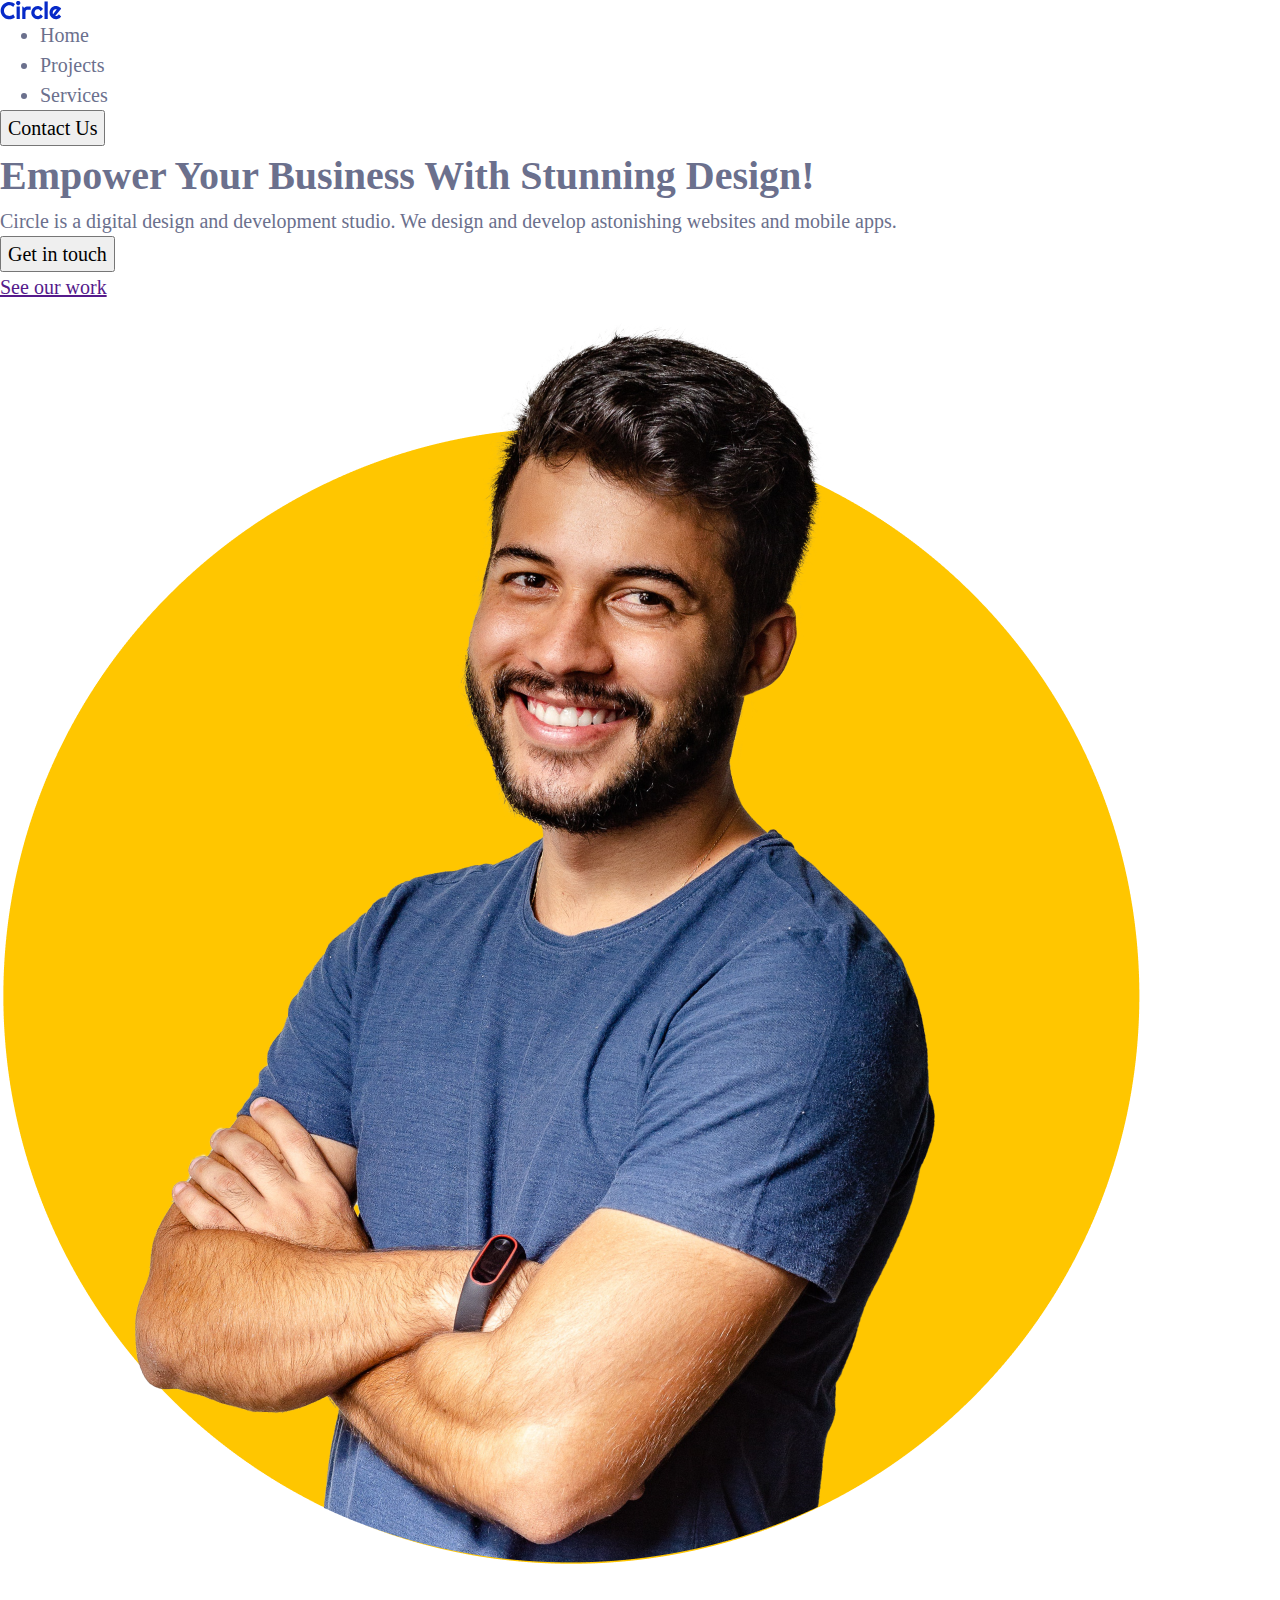
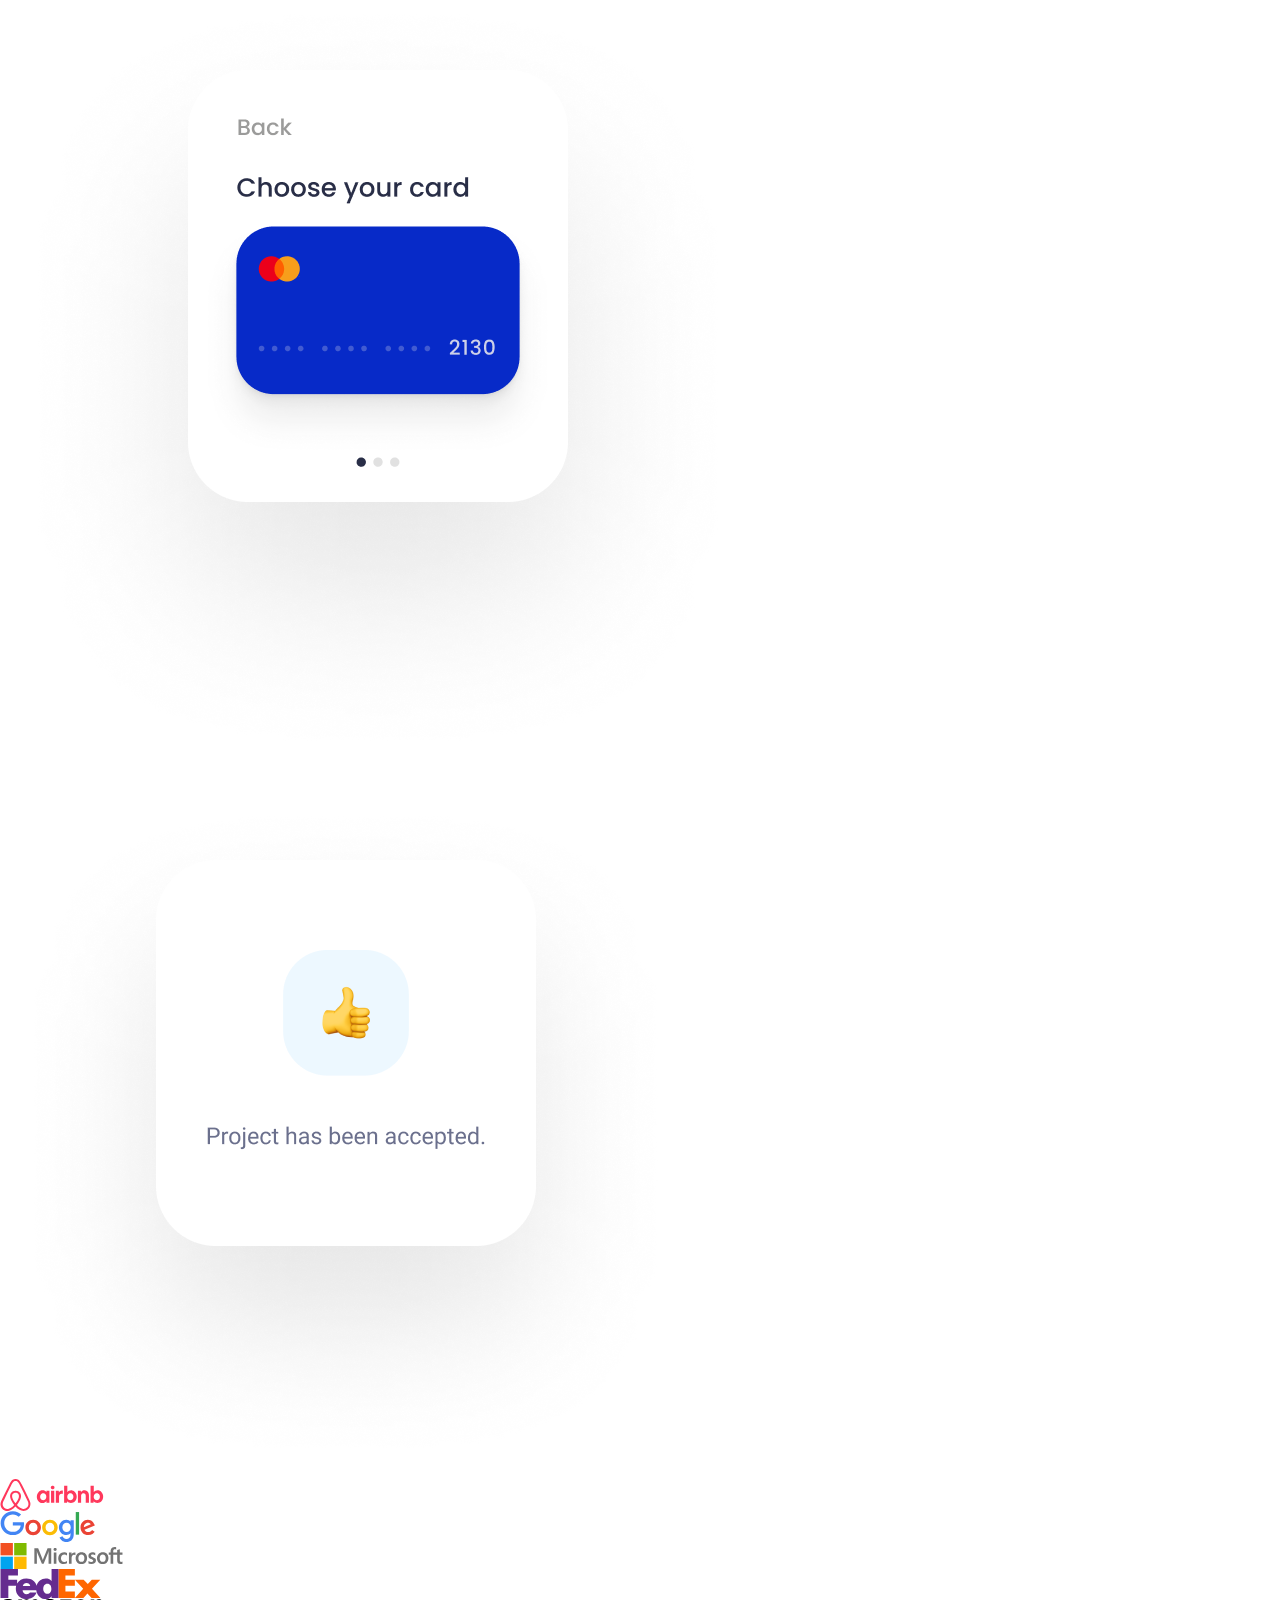
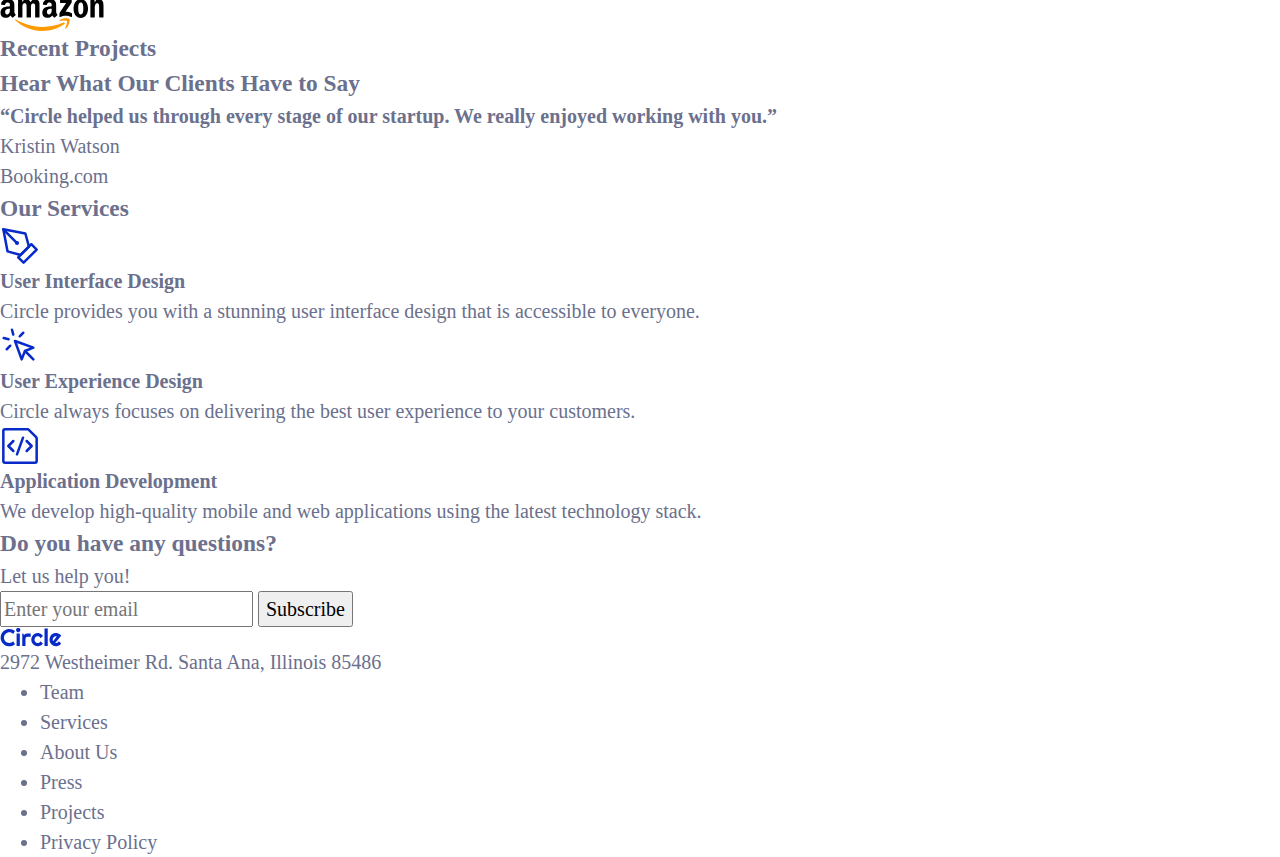
==== index.html @ 4650287a "basic first html body done" ====
<!DOCTYPE html>
<html lang="en">
  <head>
    <meta charset="UTF-8" />
    <meta name="viewport" content="width=device-width, initial-scale=1.0" />
    <meta name="description" content="" />
    <link rel="stylesheet" type="text/css" href="css/style.css" />
    <title>Circle - Empower your business with stunning design!h</title>
  </head>

  <body>
    <header class="container">
      <div class="logo">
        <img
          src="project-assets/logos/circle.svg"
          alt="logo"
          class="circle-logo"
        />
      </div>
      <nav class="primary-nav">
        <ul>
          <li>Home</li>
          <li>Projects</li>
          <li>Services</li>
        </ul>
      </nav>
      <button class="btn">Contact Us</button>
    </header>

    <main>
      <section class="hero-section">
        <div class="container">
          <div class="hero-content">
            <h1>Empower Your Business With Stunning Design!</h1>
            <p>
              Circle is a digital design and development studio. We design and
              develop astonishing websites and mobile apps.
            </p>
            <button class="btn">Get in touch</button>
            <a class="link" href=""><p>See our work</p> </a>
          </div>
          <div class="hero-image">
            <img
              src="project-assets/hero-section/hero-image.png"
              alt="hero-image"
            />
            <div class="hero-card1">
              <img
                src="project-assets/hero-section/card-1.png"
                alt="hero-card1"
              />
            </div>
            <div class="hero-card2">
              <img
                src="project-assets/hero-section/card-2.png"
                alt="hero-card2"
              />
            </div>
          </div>
        </div>
      </section>

      <section class="client-section">
        <div class="container">
          <img src="project-assets/logos/airbnb-logo.svg" alt="airbnb-logo" />
        </div>
        <div>
          <img src="project-assets/logos/google-logo.svg" alt="google-logo" />
        </div>
        <div>
          <img
            src="project-assets/logos/microsoft-logo.svg"
            alt="microsoft-logo"
          />
        </div>
        <div>
          <img src="project-assets/logos/fedex-logo.svg" alt="fedex-logo" />
        </div>
        <div>
          <img src="project-assets/logos/amazon-logo.svg" alt="amazon-logo" />
        </div>
      </section>

      <section class="projects-section">
        <div class="container">
          <h3>Recent Projects</h3>
          <div class="projects-card">
            <h4 class="body-24"></h4>
            <p class="regular-17"></p>
            <a href="" class="learn-more-link"></a>
          </div>
          <div class="projects-card">
            <h4 class="body-24"></h4>
            <p class="regular-17"></p>
            <a href="" class="learn-more-link"></a>
          </div>
          <div class="projects-card">
            <h4 class="body-24"></h4>
            <p class="regular-17"></p>
            <a href="" class="learn-more-link"></a>
          </div>
        </div>
      </section>

      <section class="testimonial-section">
        <div class="container">
          <div class="emoji-1"></div>
          <div class="emoji-2"></div>
          <div class="emoji-3"></div>
          <div class="emoji-4"></div>
          <div class="testimonial-content">
            <h3>Hear What Our Clients Have to Say</h3>
            <h4 class="testimonial-accent">
              “Circle helped us through every stage of our startup. We really
              enjoyed working with you.”
            </h4>
            <div class="client-card">
              <div>
                <img src="#unsplash" alt="" />
                <div class="client-card-info">
                  <p class="client-card-title">Kristin Watson</p>
                  <p class="client-card-subtitle">Booking.com</p>
                </div>
              </div>
            </div>
          </div>
        </div>
      </section>

      <section class="services-section">
        <div class="container">
          <h3>Our Services</h3>
          <div class="services-content">
            <div class="services-card">
              <img
                src="project-assets/services-section/icons/1.svg"
                alt="icon1"
                class="services-icon"
              />
              <h4>User Interface Design</h4>
              <p class="services-card-text">
                Circle provides you with a stunning user interface design that
                is accessible to everyone.
              </p>
              <a href="" class="learn-more-link"></a>
            </div>
            <div class="services-card">
              <img
                src="project-assets/services-section/icons/2.svg"
                alt="icon2"
                class="services-icon"
              />
              <h4>User Experience Design</h4>
              <p class="services-card-text">
                Circle always focuses on delivering the best user experience to
                your customers.
              </p>
              <a href="" class="learn-more-link"></a>
            </div>
            <div class="services-card">
              <img
                src="project-assets/services-section/icons/3.svg"
                alt="icon3"
                class="services-icon"
              />
              <h4>Application Development</h4>
              <p class="services-card-text">
                We develop high-quality mobile and web applications using the
                latest technology stack.
              </p>
              <a href="" class="learn-more-link"></a>
            </div>
          </div>
        </div>
      </section>

      <section class="cta-section">
        <div class="container">
          <h3>Do you have any questions?</h3>
          <p class="regular-17">Let us help you!</p>
          <input
            type="text"
            id="email"
            name="email"
            required
            minlength="4"
            placeholder="Enter your email"
          />
          <button class="btn">Subscribe</button>
        </div>
      </section>
    </main>

    <footer>
      <div class="container">
        <div class="logo">
          <img src="project-assets/logos/circle.svg" alt="circle-logo" />
          <p class="regular-17">
            2972 Westheimer Rd. Santa Ana, Illinois 85486
          </p>
        </div>
        <nav class="secondary-nav">
          <ul>
            <li>Team</li>
            <li>Services</li>
            <li>About Us</li>
            <li>Press</li>
            <li>Projects</li>
            <li>Privacy Policy</li>
          </ul>
        </nav>
      </div>
    </footer>
    <script src="src/index.js"></script>
  </body>
</html>
---- css/style.css ----
/*
  1. Use a more-intuitive box-sizing model.
*/
*,
*::before,
*::after {
  box-sizing: border-box;
}
/*
    2. Remove default margin
  */
* {
  margin: 0;
}
/*
    Typographic tweaks!
    3. Add accessible line-height
    4. Improve text rendering
  */
body {
  line-height: 1.5;
  -webkit-font-smoothing: antialiased;
}
/*
    5. Improve media defaults
  */
img,
picture,
video,
canvas,
svg {
  display: block;
  max-width: 100%;
}
/*
    6. Remove built-in form typography styles
  */
input,
button,
textarea,
select {
  font: inherit;
}
/*
    7. Avoid text overflows
  */
p,
h1,
h2,
h3,
h4,
h5,
h6 {
  overflow-wrap: break-word;
}
/*
    8. Create a root stacking context
  */
#root,
#__next {
  isolation: isolate;
}

:root {
  --font-family: "Roboto";

  --fs-100-caption2--13r: 0.8125rem;
  --fs-200-caption1--15r: 0.9375rem;
  --fs-300-headline--17rm: 1.0625rem;
  --fs-400-body--20r: 1.25rem;
  --fs-500-body-h4--24mb: 1.5rem;
  --fs-700-h3--40b: 2.5rem;
  --fs-800-h2--50b: 3.125rem;
  --fs-900-h1--60b: 3.75rem;

  --fw-regular: 400;
  --fw-medium: 500;
  --fw-bold: 700;

  --clr-primary-tapped: #d1edff;
  --clr-primary-hover: #a2d6f9;
  --clr-primary-accent: #43d2ff;
  --clr-primary-default: #072ac8;

  --clr-neutral-lightblue: #ecf7ff;
  --clr-neutral-light: #f2f4fc;
  --clr-neutral-medium: #6b708d;
  --clr-neutral-dark: #292e47;

  --clr-secondary: #ffc600;
}

body {
  font-family: var(--font-family);
  color: var(--clr-neutral-medium);
  font-size: var(--fs-400-body--20r);
  font-weight: var(--fw-regular);
  line-height: 1.5;
}
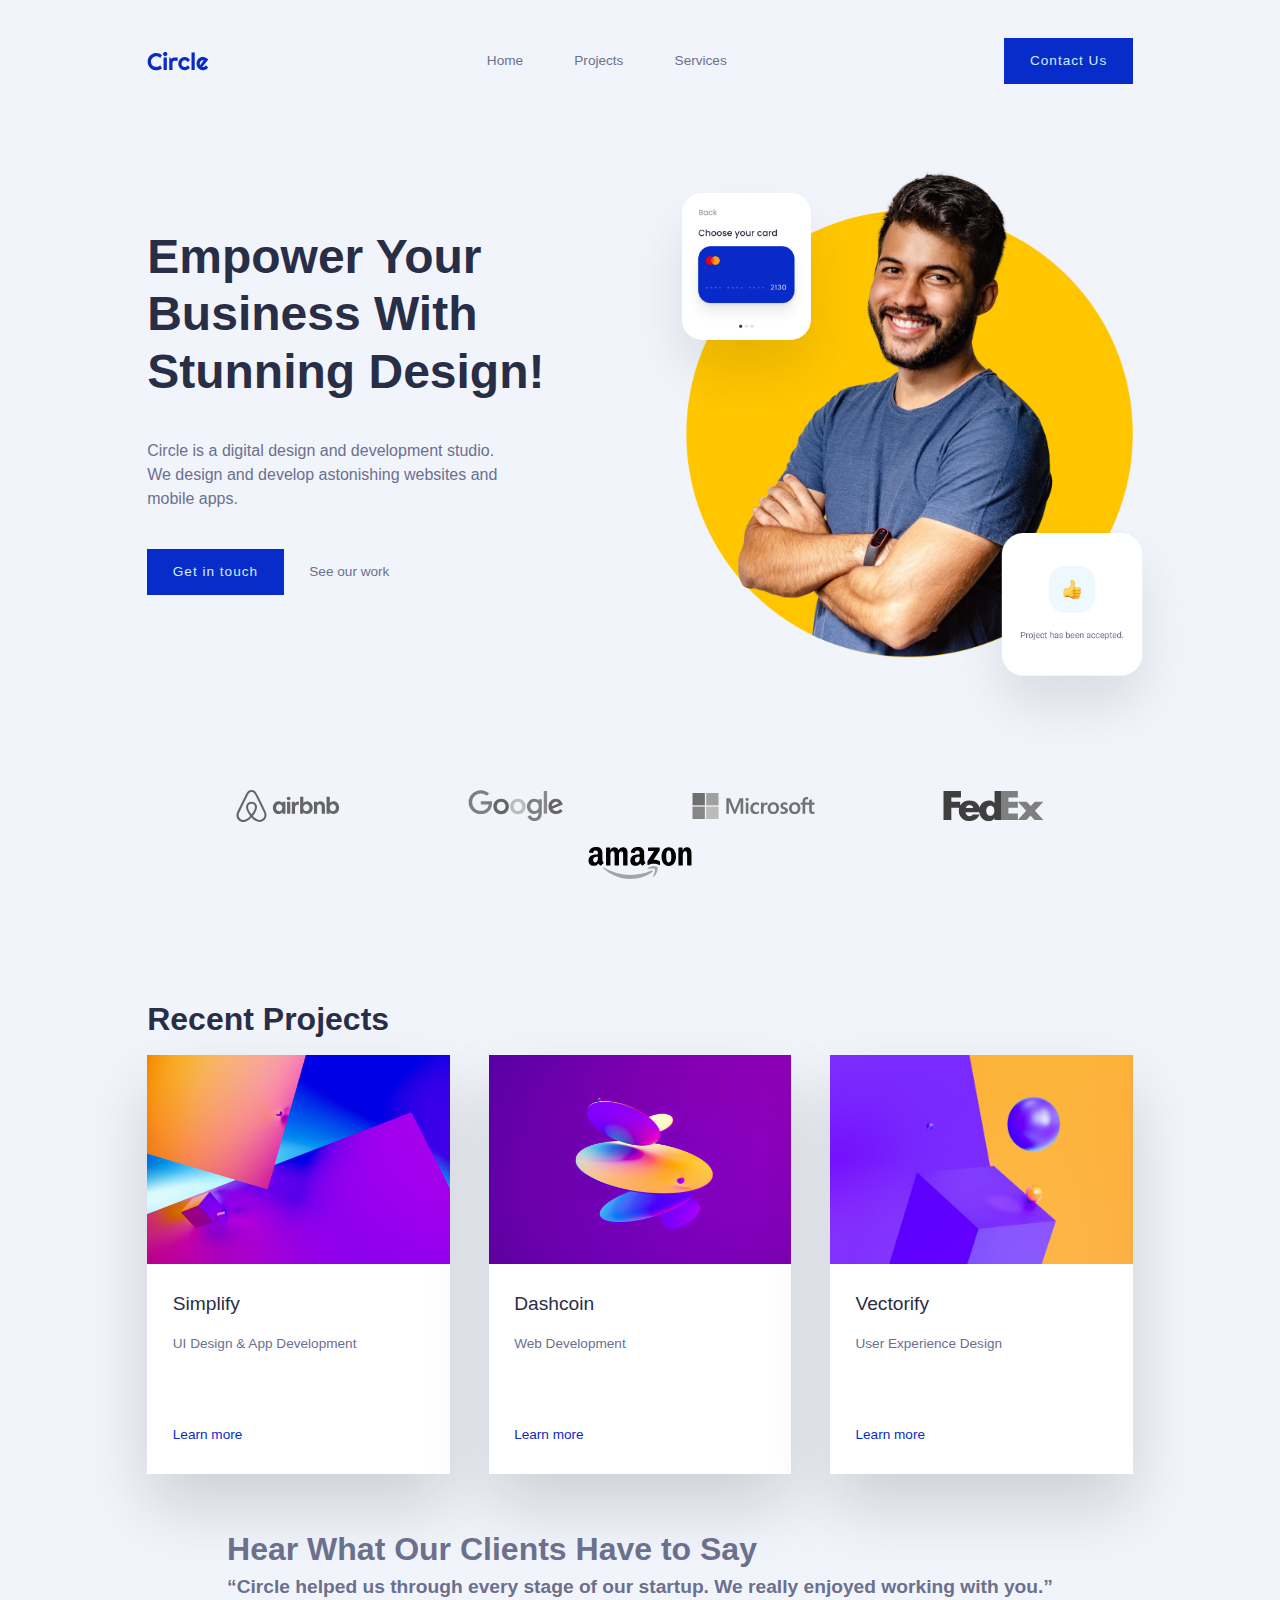
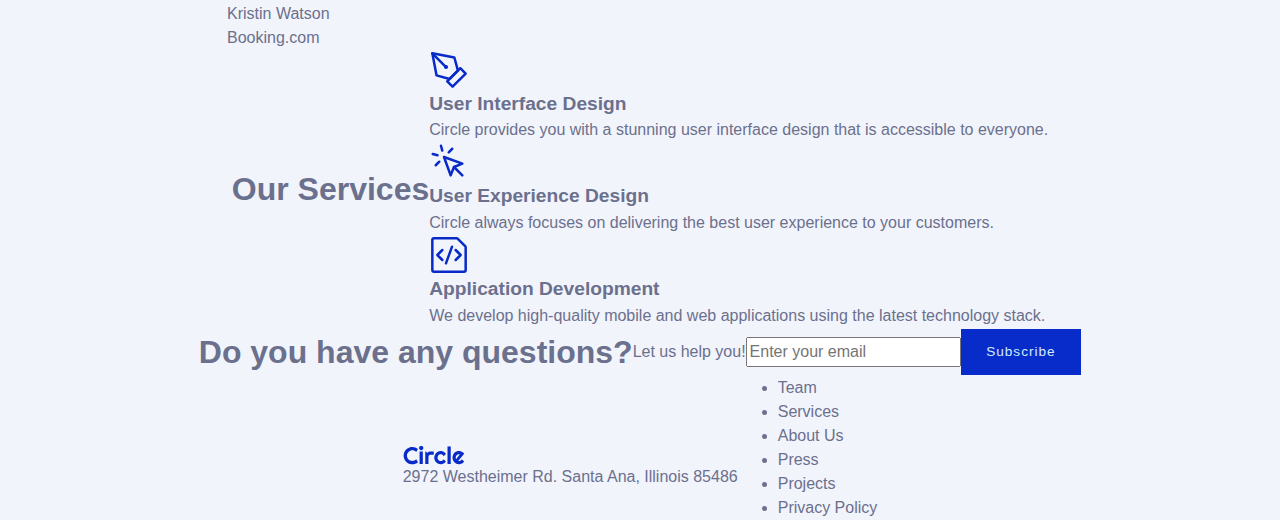
==== commit 34d3b20d: "missing 2 sections" ====
--- a/index.html
+++ b/index.html
@@ -9,95 +9,131 @@
   </head>
 
   <body>
-    <header class="container">
-      <div class="logo">
-        <img
-          src="project-assets/logos/circle.svg"
-          alt="logo"
-          class="circle-logo"
-        />
+    <header>
+      <div class="container split">
+        <div class="logo">
+          <img
+            src="project-assets/logos/circle.svg"
+            alt="logo"
+            class="circle-logo"
+          />
+        </div>
+        <nav class="primary-nav">
+          <ul>
+            <li><a href="#">Home</a></li>
+            <li><a href="#">Projects</a></li>
+            <li><a href="#">Services</a></li>
+          </ul>
+        </nav>
+        <button class="btn">Contact Us</button>
       </div>
-      <nav class="primary-nav">
-        <ul>
-          <li>Home</li>
-          <li>Projects</li>
-          <li>Services</li>
-        </ul>
-      </nav>
-      <button class="btn">Contact Us</button>
     </header>
 
     <main>
       <section class="hero-section">
         <div class="container">
-          <div class="hero-content">
+          <div class="hero-content split">
             <h1>Empower Your Business With Stunning Design!</h1>
             <p>
               Circle is a digital design and development studio. We design and
               develop astonishing websites and mobile apps.
             </p>
-            <button class="btn">Get in touch</button>
-            <a class="link" href=""><p>See our work</p> </a>
+            <div class="links-group">
+              <button class="btn">Get in touch</button>
+              <a class="link" href="">See our work</a>
+            </div>
           </div>
           <div class="hero-image">
             <img
               src="project-assets/hero-section/hero-image.png"
               alt="hero-image"
             />
-            <div class="hero-card1">
-              <img
-                src="project-assets/hero-section/card-1.png"
-                alt="hero-card1"
-              />
-            </div>
-            <div class="hero-card2">
-              <img
-                src="project-assets/hero-section/card-2.png"
-                alt="hero-card2"
-              />
-            </div>
+
+            <img
+              src="project-assets/hero-section/card-1.png"
+              alt="hero-card1"
+              class="card hero-card1"
+            />
+
+            <img
+              src="project-assets/hero-section/card-2.png"
+              alt="hero-card2"
+              class="card hero-card2"
+            />
           </div>
         </div>
       </section>
 
       <section class="client-section">
         <div class="container">
-          <img src="project-assets/logos/airbnb-logo.svg" alt="airbnb-logo" />
-        </div>
-        <div>
-          <img src="project-assets/logos/google-logo.svg" alt="google-logo" />
-        </div>
-        <div>
-          <img
+          <img
+            class="client-img"
+            src="project-assets/logos/airbnb-logo.svg"
+            alt="airbnb-logo"
+          />
+          <img
+            class="client-img"
+            src="project-assets/logos/google-logo.svg"
+            alt="google-logo"
+          />
+          <img
+            class="client-img"
             src="project-assets/logos/microsoft-logo.svg"
             alt="microsoft-logo"
           />
-        </div>
-        <div>
-          <img src="project-assets/logos/fedex-logo.svg" alt="fedex-logo" />
-        </div>
-        <div>
-          <img src="project-assets/logos/amazon-logo.svg" alt="amazon-logo" />
+          <img
+            class="client-img"
+            src="project-assets/logos/fedex-logo.svg"
+            alt="fedex-logo"
+          />
+          <img
+            class="client-img"
+            src="project-assets/logos/amazon-logo.svg"
+            alt="amazon-logo"
+          />
         </div>
       </section>
 
       <section class="projects-section">
-        <div class="container">
+        <div class="grid-container">
           <h3>Recent Projects</h3>
-          <div class="projects-card">
-            <h4 class="body-24"></h4>
-            <p class="regular-17"></p>
-            <a href="" class="learn-more-link"></a>
-          </div>
-          <div class="projects-card">
-            <h4 class="body-24"></h4>
-            <p class="regular-17"></p>
-            <a href="" class="learn-more-link"></a>
-          </div>
-          <div class="projects-card">
-            <h4 class="body-24"></h4>
-            <p class="regular-17"></p>
-            <a href="" class="learn-more-link"></a>
+          <div class="grid-group">
+            <article class="projects-card">
+              <img
+                src="/project-assets/projects-section/1.jpg"
+                alt=""
+                class="projects-card__img"
+              />
+              <div class="projects-card__content">
+                  <h4>Simplify</h4>
+                  <p>UI Design & App Development</p>
+                  <a href="#" class="learn-more-link">Learn more</a>
+              </div>
+            </article>
+            <article class="projects-card">
+              <img
+                src="/project-assets/projects-section/2.jpg"
+                alt=""
+                class="projects-card__img"
+              />
+              <div class="projects-card__content">
+                  <h4>Dashcoin</h4>
+                  <p>Web Development</p>
+                  <a href="#" class="learn-more-link">Learn more</a>
+              </div>
+            </article>
+            <article class="projects-card">
+              <img
+                src="/project-assets/projects-section/3.jpg"
+                alt=""
+                class="projects-card__img"
+              />
+              <div class="projects-card__content">
+                  <h4>Vectorify</h4>
+                  <p>User Experience Design</p>
+                  <a href="#" class="learn-more-link">Learn more</a>
+              </div>
+            </article>
           </div>
         </div>
       </section>
@@ -177,7 +213,7 @@
       <section class="cta-section">
         <div class="container">
           <h3>Do you have any questions?</h3>
-          <p class="regular-17">Let us help you!</p>
+          <p>Let us help you!</p>
           <input
             type="text"
             id="email"
@@ -195,9 +231,7 @@
       <div class="container">
         <div class="logo">
           <img src="project-assets/logos/circle.svg" alt="circle-logo" />
-          <p class="regular-17">
-            2972 Westheimer Rd. Santa Ana, Illinois 85486
-          </p>
+          <p>2972 Westheimer Rd. Santa Ana, Illinois 85486</p>
         </div>
         <nav class="secondary-nav">
           <ul>
--- a/css/style.css
+++ b/css/style.css
@@ -61,8 +61,14 @@
   isolation: isolate;
 }
 
+a:visited,
+a:active {
+  color: none;
+  background-color: transparent;
+}
+
 :root {
-  --font-family: "Roboto";
+  --font-family: "Roboto", sans-serif;
 
   --fs-100-caption2--13r: 0.8125rem;
   --fs-200-caption1--15r: 0.9375rem;
@@ -80,7 +86,7 @@
   --clr-primary-tapped: #d1edff;
   --clr-primary-hover: #a2d6f9;
   --clr-primary-accent: #43d2ff;
-  --clr-primary-default: #072ac8;
+  --clr-primary-default: #082cc9;
 
   --clr-neutral-lightblue: #ecf7ff;
   --clr-neutral-light: #f2f4fc;
@@ -90,10 +96,413 @@
   --clr-secondary: #ffc600;
 }
 
+html {
+  font-size: 80%;
+}
+
 body {
   font-family: var(--font-family);
   color: var(--clr-neutral-medium);
+  background-color: var(--clr-neutral-light, #f4f6fc);
   font-size: var(--fs-400-body--20r);
   font-weight: var(--fw-regular);
   line-height: 1.5;
 }
+
+h1 {
+  font-size: var(--fs-900-h1--60b);
+  font-weight: var(--fw-bold);
+}
+
+h2 {
+  font-size: var(--fs-800-h2--50b);
+  font-weight: var(--fw-bold);
+}
+
+h3 {
+  font-size: var(--fs-700-h3--40b);
+  font-weight: var(--fw-bold);
+}
+
+h4 {
+  font-size: var(--fs-500-body-h4--24mb);
+  font-weight: var(--fw-bold);
+}
+
+.container {
+  width: min(90rem, 77%);
+  display: flex;
+  justify-content: center;
+  align-items: center;
+  flex-wrap: wrap;
+  margin: 0 auto;
+}
+
+header > .container {
+  justify-content: space-between;
+  align-items: center;
+}
+
+.logo {
+  margin-top: 3rem;
+}
+
+.btn {
+  color: var(--clr-primary-tapped);
+  background: var(--clr-primary-default);
+  text-align: center;
+  font-size: var(--fs-300-headline--17rm);
+  padding: 1rem 2rem;
+  font-weight: var(--fw-medium);
+  border: none;
+  letter-spacing: 1px;
+  flex-shrink: 0;
+  cursor: pointer;
+  height: 3.125;
+  transition: background-color 0.5s ease, color 0.5s ease;
+}
+
+.btn:hover {
+  background: hsla(229, 92%, 25%);
+  color: var(--clr-primary-accent);
+}
+
+.primary-nav {
+  display: flex;
+  justify-content: center;
+  align-items: center;
+  flex-wrap: wrap;
+  font-size: var(--fs-300-headline--17rm);
+  font-weight: var(--fw-medium);
+}
+
+.primary-nav ul {
+  display: flex;
+  list-style: none;
+  padding: 0;
+  gap: 4rem;
+}
+.primary-nav li {
+  position: relative;
+  cursor: pointer;
+}
+.primary-nav a {
+  text-decoration: none;
+  color: var(--clr-neutral-medium);
+}
+
+.primary-nav li:hover {
+  text-shadow: 1px 0px 0px var(--clr-neutral-medium);
+}
+
+.primary-nav li::before {
+  content: "";
+  position: absolute;
+  left: 0;
+  right: 0;
+  bottom: -1px;
+  height: 3px;
+  background-color: var(--clr-primary-default);
+  border-radius: 3px;
+  transform: scaleX(0);
+  transition: transform 0.3s;
+}
+
+.primary-nav li:hover::before {
+  transform: scaleX(1);
+}
+
+.hero-section {
+  display: flex;
+  justify-content: center;
+  align-items: center;
+  margin-block: 6rem;
+}
+
+.hero-content {
+  flex: 1;
+  width: 50%;
+  color: var(--clr-neutral-dark);
+}
+
+.split > * + * {
+  margin: 3rem 0 0 0;
+}
+
+.hero-content h1 {
+  line-height: 1.2;
+  width: 16ch;
+  font-size: clamp(2rem, 4vw, var(--fs-900-h1--60b));
+}
+
+.hero-content p {
+  width: clamp(32ch, 45vw - 12ch, 42ch);
+  color: var(--clr-neutral-medium);
+}
+
+.links-group {
+  display: flex;
+  align-items: center;
+  gap: 2rem;
+}
+
+.link {
+  text-decoration: none;
+  font-size: var(--fs-300-headline--17rm);
+  font-weight: var(--fw-medium);
+  color: var(--clr-neutral-medium);
+}
+
+.link:hover,
+link:focus {
+  text-decoration: underline;
+}
+
+.hero-image {
+  width: 50rem;
+  height: auto;
+  position: relative;
+}
+
+.card {
+  position: absolute;
+  width: 26rem;
+  height: auto;
+}
+
+.hero-card1 {
+  top: 0;
+  left: -15%;
+}
+
+.hero-card2 {
+  bottom: -15%;
+  right: -10%;
+}
+
+.client-section {
+  display: flex;
+  justify-content: center;
+  align-items: baseline;
+  padding-block: 4rem;
+}
+
+.client-section .container {
+  column-gap: 10rem;
+  row-gap: 2rem;
+  justify-content: center;
+}
+
+.client-img {
+  filter: grayscale(1);
+}
+
+.projects-section {
+  margin-block: 4rem;
+}
+
+.grid-container {
+  display: grid;
+  width: min(90rem, 77%);
+  margin: 0 auto;
+}
+
+.grid-group {
+  display: grid;
+  grid-template-columns: repeat(3, 1fr);
+  gap: 3rem;
+}
+
+@media (max-width: 1250px) {
+  .grid-group {
+    grid-template-columns: repeat(2, 1fr);
+  }
+}
+
+@media (max-width: 768px) {
+  .grid-group {
+    grid-template-columns: 1fr;
+  }
+}
+
+.projects-section h3 {
+  color: var(--clr-neutral-dark);
+  margin-block: 1rem;
+}
+
+.projects-card h4 {
+  font-size: var(--fs-500-body-h4--24mb);
+  color: var(--clr-neutral-dark);
+  font-weight: var(--fw-medium);
+}
+
+.projects-card p {
+  font-size: var(--fs-300-headline--17rm);
+  color: var(--clr-neutral-medium);
+}
+
+.projects-card__img {
+  width: 100%;
+  height: auto;
+  object-fit: fill;
+}
+
+.projects-card__content > h4 {
+  font-weight: var(--fw-medium);
+  font-size: var(--fs-500-body-h4--24mb);
+  color: var(--clr-neutral-dark);
+}
+
+.projects-card__content > p {
+  font-weight: var(--fw-medium);
+  font-size: var(--fs-300-headline--17rm);
+  color: var(--clr-neutral-medium);
+}
+
+.projects-card__content > * {
+  padding-bottom: 1.2rem;
+}
+
+.projects-card__content {
+  position: relative;
+}
+
+.learn-more-link {
+  position: absolute;
+  font-weight: var(--fw-regular);
+  color: var(--clr-primary-default);
+  font-size: var(--fs-300-headline--17rm);
+  text-decoration: none;
+  bottom: 1rem;
+}
+
+.learn-more-link:hover {
+  text-decoration: underline;
+}
+
+.projects-card__content {
+  padding: 2rem;
+}
+
+.projects-card__content {
+  padding: 2rem;
+}
+
+.projects-card__img:last-of-type {
+  height: 16.335rem;
+}
+
+.projects-card {
+  background-color: white;
+  box-shadow: 0px 2.5rem 4.8rem 0px rgba(0, 0, 0, 0.15);
+}
+
+.projects-card__content {
+  height: 16.335rem;
+}
+
+.testimonial-section .container {
+  width: 90%;
+  background: url("../project-assets/");
+  background-size: cover;
+}
+
+@media (max-width: 1390px) {
+  .hero-image {
+    width: 35rem;
+  }
+
+  .hero-card2 {
+    bottom: -20%;
+    right: -15%;
+  }
+
+  .card {
+    width: 20rem;
+  }
+}
+
+@media (max-width: 1137px) {
+  .hero-image {
+    width: 30rem;
+  }
+
+  .hero-card1 {
+    top: 5%;
+    left: -10%;
+  }
+
+  .hero-card2 {
+    bottom: -15%;
+    right: -10%;
+  }
+
+  .card {
+    width: 15rem;
+  }
+}
+
+@media (max-width: 928px) {
+  .container {
+    width: 90%;
+  }
+}
+
+@media (max-width: 743px) {
+  .card {
+    display: none;
+  }
+
+  .hero-section {
+    margin-block: 2rem;
+  }
+
+  .hero-content {
+    width: 100%;
+  }
+
+  .hero-content h1 {
+    width: 100%;
+    text-align: center;
+    text-wrap: balance;
+  }
+
+  .hero-content p {
+    width: 100%;
+    text-align: center;
+    text-wrap: balance;
+  }
+
+  .hero-image {
+    width: 80%;
+  }
+
+  .links-group {
+    display: flex;
+    align-items: center;
+    justify-content: center;
+    gap: 2rem;
+    margin-bottom: 2.5rem;
+  }
+
+  .client-section {
+    margin-block: 2rem;
+  }
+
+  .projects-section {
+    margin-block: 2rem;
+  }
+}
+
+@media (max-width: 550px) {
+  .client-section {
+    padding-block: 2rem;
+  }
+  .client-img {
+    width: max(5rem, 15vw);
+  }
+  .client-section .container {
+    column-gap: 3.5rem;
+    row-gap: 1.5rem;
+  }
+}
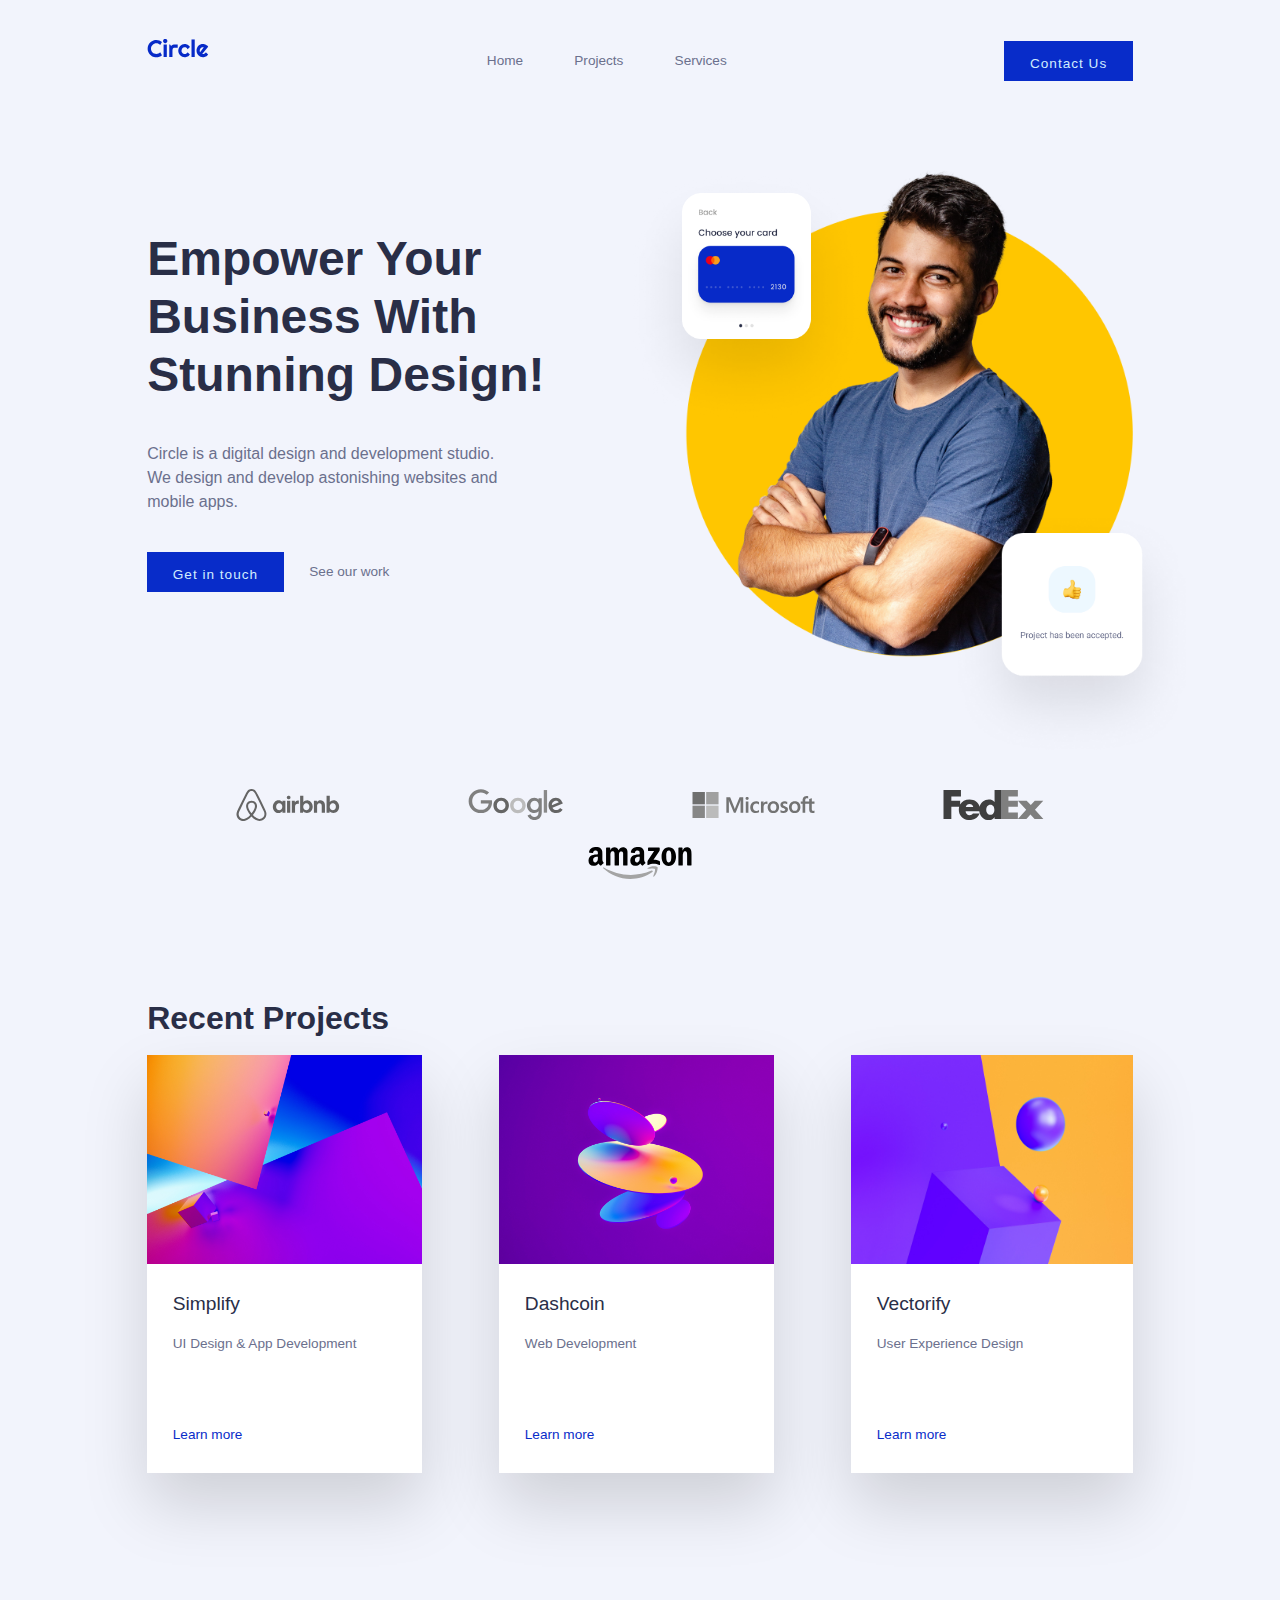
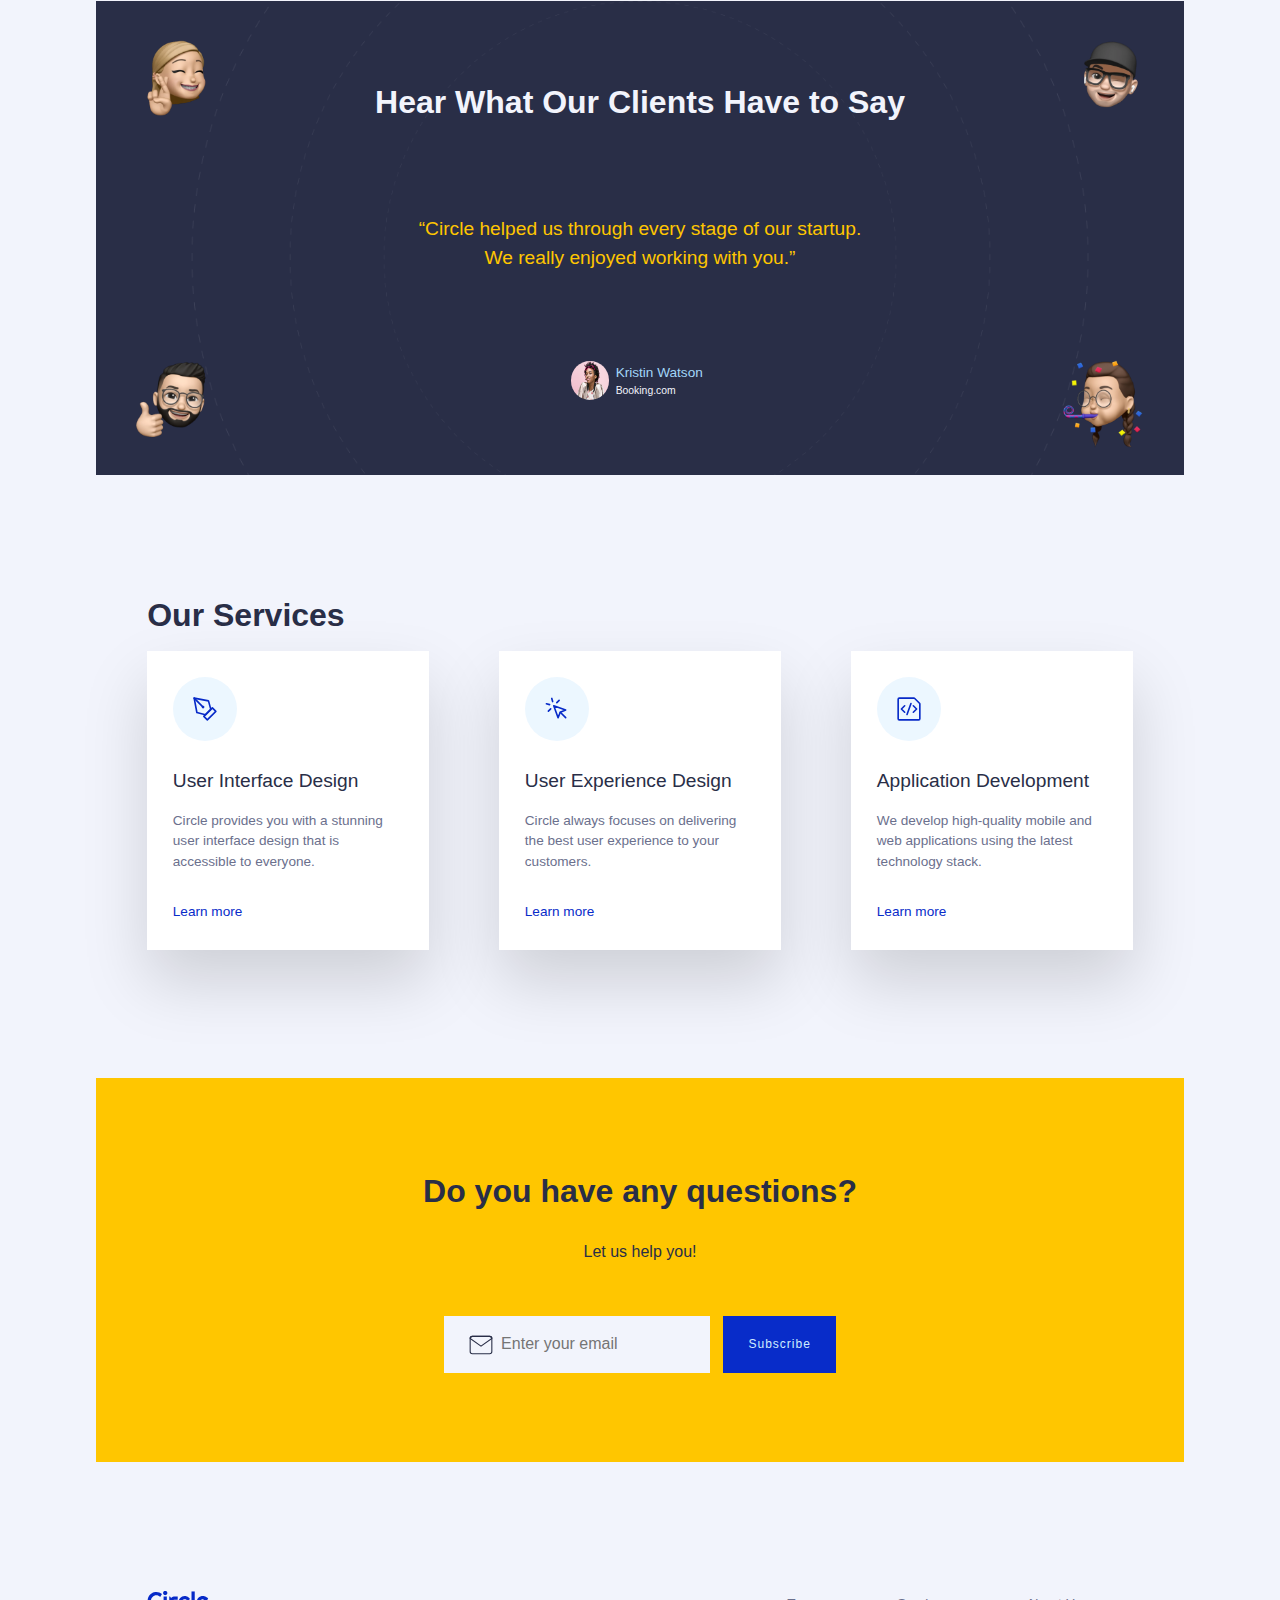
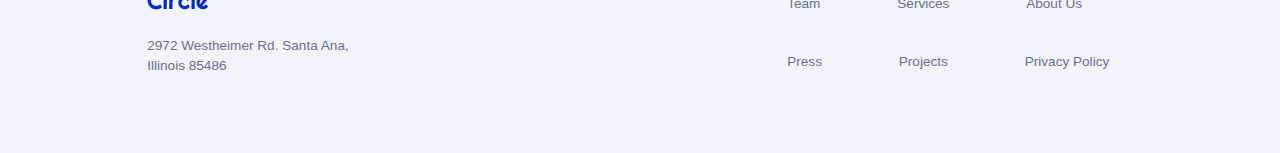
==== commit 9bad7cea: "index html and css done" ====
--- a/index.html
+++ b/index.html
@@ -97,66 +97,91 @@
       <section class="projects-section">
         <div class="grid-container">
           <h3>Recent Projects</h3>
-          <div class="grid-group">
-            <article class="projects-card">
-              <img
-                src="/project-assets/projects-section/1.jpg"
-                alt=""
-                class="projects-card__img"
-              />
-              <div class="projects-card__content">
-                  <h4>Simplify</h4>
-                  <p>UI Design & App Development</p>
-                  <a href="#" class="learn-more-link">Learn more</a>
-              </div>
-            </article>
-            <article class="projects-card">
-              <img
-                src="/project-assets/projects-section/2.jpg"
-                alt=""
-                class="projects-card__img"
-              />
-              <div class="projects-card__content">
-                  <h4>Dashcoin</h4>
-                  <p>Web Development</p>
-                  <a href="#" class="learn-more-link">Learn more</a>
-              </div>
-            </article>
-            <article class="projects-card">
-              <img
-                src="/project-assets/projects-section/3.jpg"
-                alt=""
-                class="projects-card__img"
-              />
-              <div class="projects-card__content">
-                  <h4>Vectorify</h4>
-                  <p>User Experience Design</p>
-                  <a href="#" class="learn-more-link">Learn more</a>
-              </div>
-            </article>
-          </div>
+
+          <article class="projects-card">
+            <img
+              src="/project-assets/projects-section/1.jpg"
+              alt=""
+              class="projects-card__img"
+            />
+            <div class="projects-card__content">
+              <h4>Simplify</h4>
+              <p>UI Design & App Development</p>
+              <a href="#" class="learn-more-link">Learn more</a>
+            </div>
+          </article>
+          <article class="projects-card">
+            <img
+              src="/project-assets/projects-section/2.jpg"
+              alt=""
+              class="projects-card__img"
+            />
+            <div class="projects-card__content">
+              <h4>Dashcoin</h4>
+              <p>Web Development</p>
+              <a href="#" class="learn-more-link">Learn more</a>
+            </div>
+          </article>
+          <article class="projects-card">
+            <img
+              src="/project-assets/projects-section/3.jpg"
+              alt=""
+              class="projects-card__img"
+            />
+            <div class="projects-card__content">
+              <h4>Vectorify</h4>
+              <p>User Experience Design</p>
+              <a href="#" class="learn-more-link">Learn more</a>
+            </div>
+          </article>
+          <!-- </div> -->
         </div>
       </section>
 
       <section class="testimonial-section">
         <div class="container">
-          <div class="emoji-1"></div>
-          <div class="emoji-2"></div>
-          <div class="emoji-3"></div>
-          <div class="emoji-4"></div>
-          <div class="testimonial-content">
+          <div class="emojis emoji-1">
+            <img
+              src="/project-assets/testimonial-section/memoji-1.png"
+              alt=""
+              class="memoji1"
+            />
+          </div>
+          <div class="emojis emoji-2">
+            <img
+              src="/project-assets/testimonial-section/memoji-2.png"
+              alt=""
+              class="memoji2"
+            />
+          </div>
+          <div class="emojis emoji-3">
+            <img
+              src="/project-assets/testimonial-section/memoji-3.png"
+              alt=""
+              class="memoji3"
+            />
+          </div>
+          <div class="emojis emoji-4">
+            <img
+              src="/project-assets/testimonial-section/memoji-4.png"
+              alt=""
+              class="memoji4"
+            />
+          </div>
+          <div class="testimonial-content split">
             <h3>Hear What Our Clients Have to Say</h3>
             <h4 class="testimonial-accent">
-              “Circle helped us through every stage of our startup. We really
+              “Circle helped us through every stage of our startup.<br> We really
               enjoyed working with you.”
             </h4>
             <div class="client-card">
-              <div>
-                <img src="#unsplash" alt="" />
-                <div class="client-card-info">
-                  <p class="client-card-title">Kristin Watson</p>
-                  <p class="client-card-subtitle">Booking.com</p>
-                </div>
+              <img
+                src="/project-assets/testimonial-section/profile.png"
+                alt="profile photo"
+              />
+              <div class="client-card-info">
+                <p class="client-card-title">Kristin Watson</p>
+                <p class="client-card-subtitle">Booking.com</p>
               </div>
             </div>
           </div>
@@ -164,48 +189,59 @@
       </section>
 
       <section class="services-section">
-        <div class="container">
+        <div class="grid-container">
           <h3>Our Services</h3>
-          <div class="services-content">
-            <div class="services-card">
-              <img
-                src="project-assets/services-section/icons/1.svg"
-                alt="icon1"
-                class="services-icon"
-              />
-              <h4>User Interface Design</h4>
-              <p class="services-card-text">
-                Circle provides you with a stunning user interface design that
-                is accessible to everyone.
-              </p>
-              <a href="" class="learn-more-link"></a>
-            </div>
-            <div class="services-card">
-              <img
-                src="project-assets/services-section/icons/2.svg"
-                alt="icon2"
-                class="services-icon"
-              />
-              <h4>User Experience Design</h4>
-              <p class="services-card-text">
-                Circle always focuses on delivering the best user experience to
-                your customers.
-              </p>
-              <a href="" class="learn-more-link"></a>
-            </div>
-            <div class="services-card">
-              <img
-                src="project-assets/services-section/icons/3.svg"
-                alt="icon3"
-                class="services-icon"
-              />
-              <h4>Application Development</h4>
-              <p class="services-card-text">
-                We develop high-quality mobile and web applications using the
-                latest technology stack.
-              </p>
-              <a href="" class="learn-more-link"></a>
-            </div>
+            <article class="services-card">
+              <div class="services-card__bg">
+                  <img
+                    src="project-assets/services-section/icons/1.svg"
+                    alt="icon1"
+                    class="services-card__img"
+                  />
+              </div>
+              <div class="services-card__content">
+                  <h4>User Interface Design</h4>
+                  <p class="services-card-text">
+                    Circle provides you with a stunning user interface design that
+                    is accessible to everyone.
+                  </p>
+                  <a href="#" class="learn-more-link">Learn more</a>
+              </div>
+            </article>
+            <article class="services-card">
+              <div class="services-card__bg">
+                  <img
+                    src="project-assets/services-section/icons/2.svg"
+                    alt="icon2"
+                    class="services-card__img"
+                  />
+              </div>
+              <div class="services-card__content">
+                  <h4>User Experience Design</h4>
+                  <p class="services-card-text">
+                    Circle always focuses on delivering the best user experience to
+                    your customers.
+                  </p>
+                  <a href="#" class="learn-more-link">Learn more</a>
+              </div>
+            </article>
+            <article class="services-card">
+              <div class="services-card__bg">
+                  <img
+                    src="project-assets/services-section/icons/3.svg"
+                    alt="icon3"
+                    class="services-card__img"
+                  />
+              </div>
+              <div class="services-card__content">
+                  <h4>Application Development</h4>
+                  <p class="services-card-text">
+                    We develop high-quality mobile and web applications using the
+                    latest technology stack.
+                  </p>
+                  <a href="#" class="learn-more-link">Learn more</a>
+              </div>
+            </article>
           </div>
         </div>
       </section>
@@ -214,15 +250,18 @@
         <div class="container">
           <h3>Do you have any questions?</h3>
           <p>Let us help you!</p>
-          <input
-            type="text"
-            id="email"
-            name="email"
-            required
-            minlength="4"
-            placeholder="Enter your email"
-          />
-          <button class="btn">Subscribe</button>
+          
+          <div class="email-field">
+              <input
+                type="text"
+                id="email"
+                name="email"
+                required
+                minlength="4"
+                placeholder="Enter your email"
+              />
+              <button class="btn subscribe">Subscribe</button>
+          </div>
         </div>
       </section>
     </main>
@@ -231,16 +270,16 @@
       <div class="container">
         <div class="logo">
           <img src="project-assets/logos/circle.svg" alt="circle-logo" />
-          <p>2972 Westheimer Rd. Santa Ana, Illinois 85486</p>
+          <p>2972 Westheimer Rd. Santa Ana,<br> Illinois 85486</p>
         </div>
         <nav class="secondary-nav">
           <ul>
-            <li>Team</li>
-            <li>Services</li>
-            <li>About Us</li>
-            <li>Press</li>
-            <li>Projects</li>
-            <li>Privacy Policy</li>
+            <li><a href="">Team</a></li>
+            <li><a href="">Services</a></li>
+            <li><a href="">About Us</a></li>
+            <li><a href="">Press</a></li>
+            <li><a href="">Projects</a></li>
+            <li><a href="">Privacy Policy</a></li>
           </ul>
         </nav>
       </div>
--- a/css/style.css
+++ b/css/style.css
@@ -143,7 +143,7 @@
   align-items: center;
 }
 
-.logo {
+header .logo {
   margin-top: 3rem;
 }
 
@@ -158,7 +158,7 @@
   letter-spacing: 1px;
   flex-shrink: 0;
   cursor: pointer;
-  height: 3.125;
+  height: 3.125rem;
   transition: background-color 0.5s ease, color 0.5s ease;
 }
 
@@ -303,29 +303,39 @@
 
 .grid-container {
   display: grid;
-  width: min(90rem, 77%);
+  width: 77%;
   margin: 0 auto;
-}
-
-.grid-group {
-  display: grid;
-  grid-template-columns: repeat(3, 1fr);
-  gap: 3rem;
-}
-
-@media (max-width: 1250px) {
-  .grid-group {
-    grid-template-columns: repeat(2, 1fr);
-  }
-}
-
-@media (max-width: 768px) {
-  .grid-group {
-    grid-template-columns: 1fr;
-  }
-}
-
-.projects-section h3 {
+  /* grid-template-columns: repeat(3, minmax(300px, 1fr)); */
+  justify-content: space-between;
+  align-items: center;
+}
+
+.grid-container h3 {
+  grid-column: 3 span;
+}
+
+.grid-container article {
+  width: 100%;
+  margin-block-end: 2rem;
+}
+
+@media screen and (max-width: 1150px) {
+  .grid-container h3 {
+    grid-column: 2 span;
+  }
+}
+
+@media screen and (max-width: 768px) {
+  .grid-container {
+    justify-content: center;
+  }
+
+  .grid-container h3 {
+    grid-column: 1;
+  }
+}
+
+.grid-container h3 {
   color: var(--clr-neutral-dark);
   margin-block: 1rem;
 }
@@ -367,6 +377,32 @@
   position: relative;
 }
 
+.projects-card__content {
+  padding: 2rem;
+}
+
+.projects-card__content {
+  padding: 2rem;
+}
+
+.projects-card__img:last-of-type {
+  height: 16.335rem;
+}
+
+.projects-card {
+  background-color: white;
+  box-shadow: 0px 2.5rem 4.8rem 0px rgba(0, 0, 0, 0.15);
+  max-width: 22rem;
+}
+
+.projects-card__content {
+  height: 16.335rem;
+}
+
+.testimonial-section {
+  padding-block: 4rem;
+}
+
 .learn-more-link {
   position: absolute;
   font-weight: var(--fw-regular);
@@ -380,31 +416,255 @@
   text-decoration: underline;
 }
 
-.projects-card__content {
-  padding: 2rem;
-}
-
-.projects-card__content {
-  padding: 2rem;
-}
-
-.projects-card__img:last-of-type {
-  height: 16.335rem;
-}
-
-.projects-card {
-  background-color: white;
-  box-shadow: 0px 2.5rem 4.8rem 0px rgba(0, 0, 0, 0.15);
-}
-
-.projects-card__content {
-  height: 16.335rem;
-}
-
 .testimonial-section .container {
   width: 90%;
   background: url("../project-assets/");
   background-size: cover;
+  padding-block: 4rem;
+}
+
+.testimonial-content h3 {
+  color: var(--clr-neutral-light);
+  font-weight: var(--fw-bold);
+  font-size: clamp(1.2rem, 7vw, var(--fs-700-h3--40b));
+  text-align: center;
+  padding: 2rem 1rem;
+}
+
+.testimonial-accent {
+  color: var(--clr-secondary);
+  font-size: clamp(0.8rem, 5vw, var(--fs-500-body-h4--24mb));
+  font-weight: var(--fw-medium);
+  text-align: center;
+  padding: 2rem 1rem;
+}
+
+.testimonial-section .container {
+  width: 85%;
+  background-color: var(--clr-neutral-dark);
+  background-image: url("../project-assets/testimonial-section/orbit.png");
+  background-size: cover;
+  background-repeat: no-repeat;
+  position: relative;
+}
+
+.client-card {
+  text-align: center;
+  display: flex;
+  justify-content: center;
+  align-items: center;
+}
+
+.client-card img {
+  width: 3rem;
+  height: 3rem;
+  border-radius: 50%;
+}
+
+.client-card-info {
+  padding: 2rem 0.5rem;
+}
+
+.client-card-title {
+  color: var(--clr-primary-hover);
+  font-size: var(--fs-300-headline--17rm);
+  font-weight: var(--fw-regular);
+  text-align: left;
+}
+
+.client-card-subtitle {
+  color: var(--clr-neutral-light);
+  font-size: var(--fs-100-caption2--13r);
+  font-weight: var(--fw-regular);
+  text-align: left;
+}
+
+.emojis {
+  position: absolute;
+  width: 8rem;
+  aspect-ratio: 1;
+}
+
+.emoji-1 {
+  top: 2rem;
+  left: 2rem;
+}
+
+.emoji-2 {
+  top: 2rem;
+  right: 2rem;
+}
+
+.emoji-3 {
+  bottom: 2rem;
+  left: 2rem;
+}
+
+.emoji-4 {
+  bottom: 2rem;
+  right: 2rem;
+}
+
+.services-section {
+  margin-block: 4rem;
+}
+
+.services-card h4 {
+  font-size: var(--fs-500-body-h4--24mb);
+  color: var(--clr-neutral-dark);
+  font-weight: var(--fw-medium);
+}
+
+.services-card p {
+  font-size: var(--fs-300-headline--17rm);
+  color: var(--clr-neutral-medium);
+}
+
+.services-card__bg {
+  width: 5rem;
+  margin: 2rem 2rem 0 2rem;
+  border-radius: 50%;
+  background-color: var(--clr-neutral-lightblue);
+  padding: 1.5rem;
+}
+
+.services-card__content > h4 {
+  font-weight: var(--fw-medium);
+  font-size: var(--fs-500-body-h4--24mb);
+  color: var(--clr-neutral-dark);
+}
+
+.services-card__content > p {
+  font-weight: var(--fw-medium);
+  font-size: var(--fs-300-headline--17rm);
+  color: var(--clr-neutral-medium);
+}
+
+.services-card__content > * {
+  padding-bottom: 1.2rem;
+}
+
+.services-card__content {
+  position: relative;
+}
+
+.services-card__content {
+  padding: 2rem;
+}
+
+.services-card__content {
+  padding: 2rem;
+}
+
+.services-card {
+  background-color: white;
+  box-shadow: 0px 2.5rem 4.8rem 0px rgba(0, 0, 0, 0.15);
+  max-width: 22rem;
+}
+
+.services-card__content {
+  height: 16.335rem;
+}
+
+.cta-section {
+  padding-block: 4rem;
+}
+
+.cta-section .container {
+  width: 85%;
+  height: 30rem;
+  background-color: var(--clr-secondary);
+  padding-block: 1rem;
+  flex-direction: column;
+}
+
+.cta-section h3 {
+  color: var(--clr-neutral-dark);
+  font-weight: var(--fw-bold);
+  font-size: clamp(1rem, 5vw, var(--fs-700-h3--40b));
+  text-align: center;
+  padding: 2rem 1rem;
+}
+
+.cta-section p {
+  color: var(--clr-neutral-dark);
+  font-size: clamp(0.8rem, 4vw, var(--fs-400-body--20r));
+  font-weight: var(--fw-regular);
+  text-align: center;
+  padding: 0 1rem 2rem;
+}
+
+.email-field {
+  display: flex;
+  padding: 2rem 1rem;
+  justify-content: center;
+  align-items: center;
+  gap: 1rem;
+}
+
+input#email {
+  height: 4.5rem;
+  background: url(../project-assets/newsletter/icon/mail.svg) no-repeat scroll;
+  padding-left: 4.5rem;
+  background-position: 10% 50%;
+  background-size: 2rem;
+  background-color: var(--clr-neutral-light);
+  border: none;
+  resize: vertical;
+}
+
+.btn.subscribe {
+  height: 4.5rem;
+  font-size: var(--fs-200-caption1--15r);
+}
+
+footer .container {
+  justify-content: space-between;
+  row-gap: 3rem;
+}
+
+footer {
+  margin-block: 6rem;
+}
+
+.logo img {
+  padding-block-end: 2rem;
+}
+
+.logo p {
+  color: var(--clr-neutral-medium);
+  font-size: var(--fs-300-headline--17rm);
+  font-weight: var(--fw-regular);
+}
+
+.secondary-nav {
+  display: flex;
+  justify-content: center;
+  align-items: center;
+  font-size: var(--fs-300-headline--17rm);
+  font-weight: var(--fw-regular);
+  width: 27rem;
+}
+
+.secondary-nav ul {
+  display: flex;
+  flex-wrap: wrap;
+  list-style: none;
+  padding: 0;
+  column-gap: 6rem;
+  row-gap: 3rem;
+}
+.secondary-nav li {
+  position: relative;
+  cursor: pointer;
+}
+.secondary-nav a {
+  text-decoration: none;
+  color: var(--clr-neutral-medium);
+}
+
+.secondary-nav a:hover {
+  text-decoration: underline;
 }
 
 @media (max-width: 1390px) {
@@ -445,6 +705,10 @@
 @media (max-width: 928px) {
   .container {
     width: 90%;
+  }
+
+  .emojis {
+    display: none;
   }
 }
 
@@ -492,6 +756,56 @@
   .projects-section {
     margin-block: 2rem;
   }
+
+  .testimonial-section .container {
+    padding-block: 2rem;
+  }
+
+  .testimonial-section .split > * + * {
+    padding: 1rem 1rem 0 1rem;
+  }
+
+  .client-card {
+    padding: 1rem;
+  }
+
+  .testimonial-content h3 {
+    padding: 1rem;
+  }
+
+  .testimonial-accent {
+    padding: 1rem;
+  }
+
+  .cta-section .container {
+    padding-block: 1rem;
+    height: 15rem;
+  }
+
+  input#email {
+    height: 2rem;
+    font-size: var(--fs-100-caption2--13r);
+    background-size: 1rem;
+    padding-left: 2.5rem;
+  }
+
+  .btn.subscribe {
+    height: 2rem;
+    font-size: var(--fs-100-caption2--13r);
+    padding: 0.5rem;
+  }
+
+  .cta-section h3 {
+    padding-block: 0.5rem;
+  }
+
+  .cta-section p {
+    padding-block: 0.5rem;
+  }
+
+  .email-field {
+    padding-block: 0.5rem;
+  }
 }
 
 @media (max-width: 550px) {
@@ -506,3 +820,19 @@
     row-gap: 1.5rem;
   }
 }
+
+@media (max-width: 350px) {
+  .services-card__bg {
+    margin: 0.5rem 0.5rem 0 0.5rem;
+  }
+  .services-card__content {
+    padding: 0.5rem;
+  }
+
+  .email-field {
+    display: flex;
+    justify-content: center;
+    align-items: center;
+    flex-direction: column;
+  }
+}
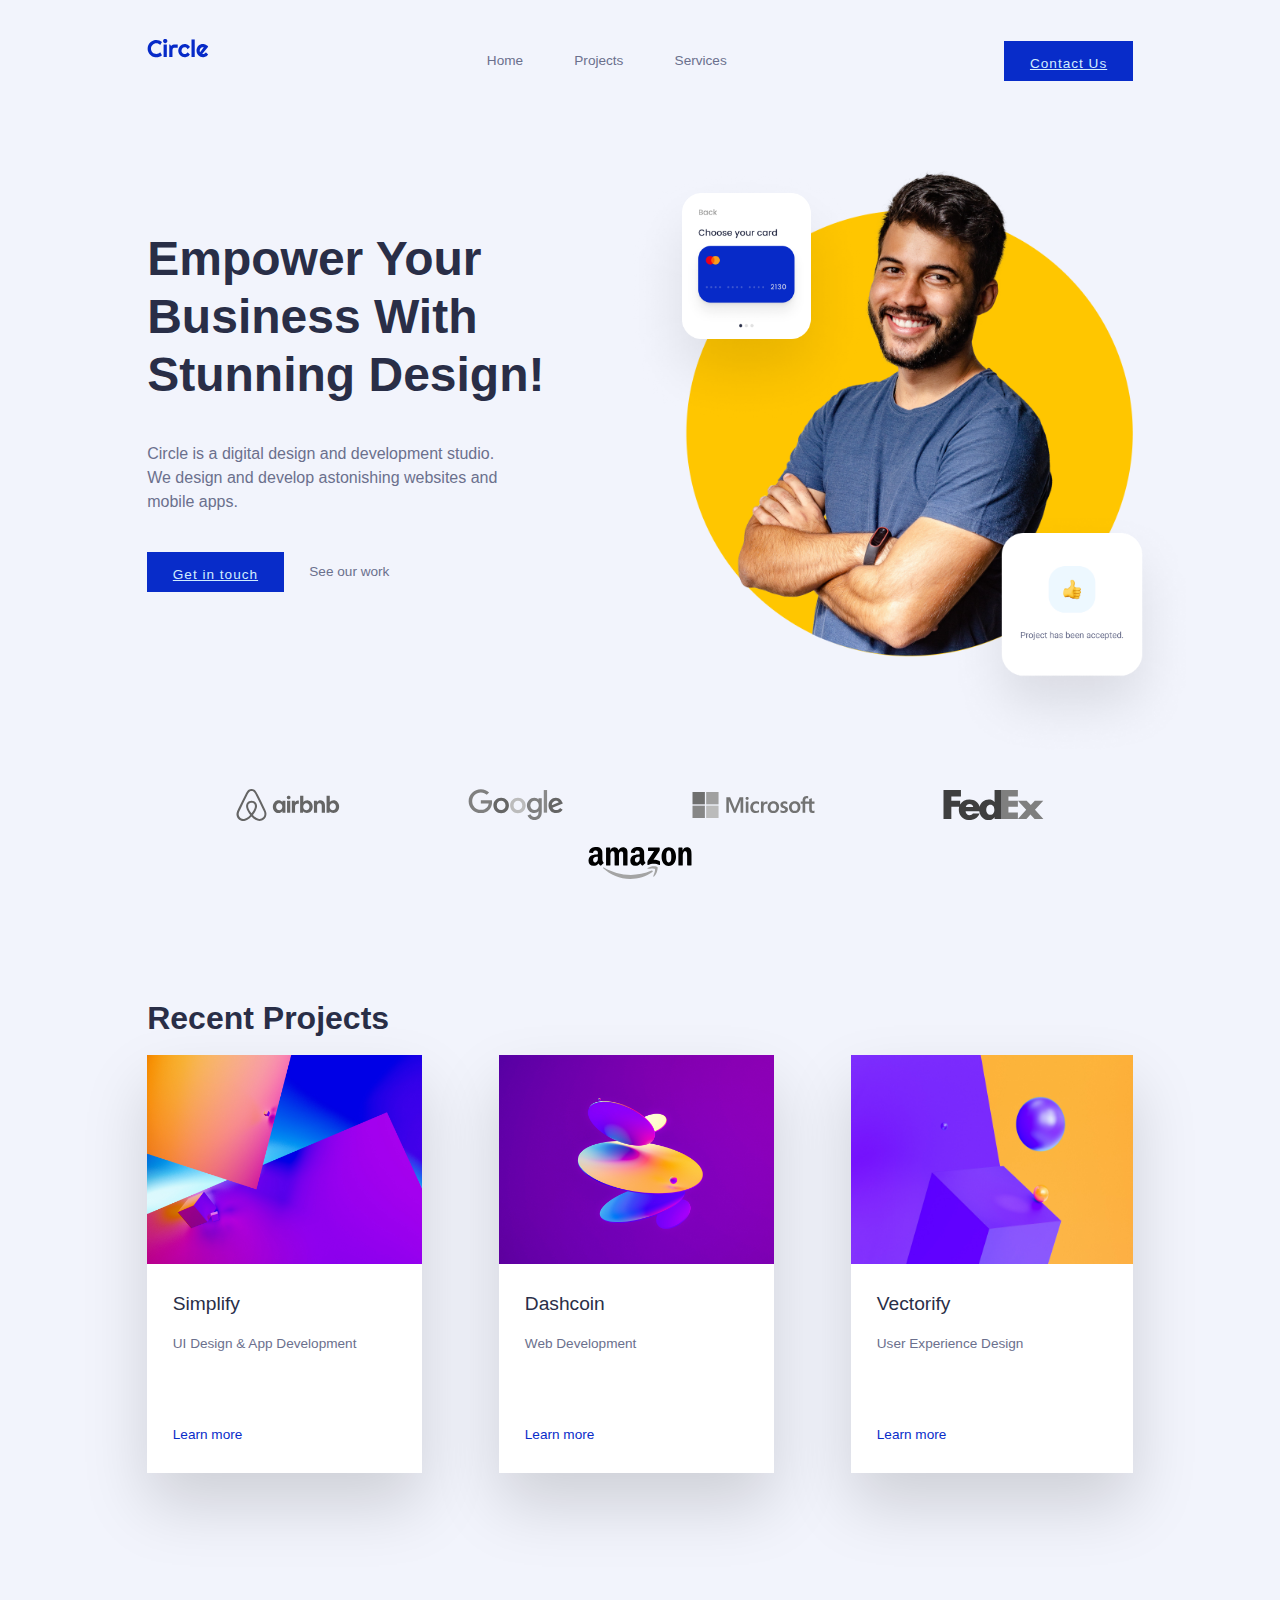
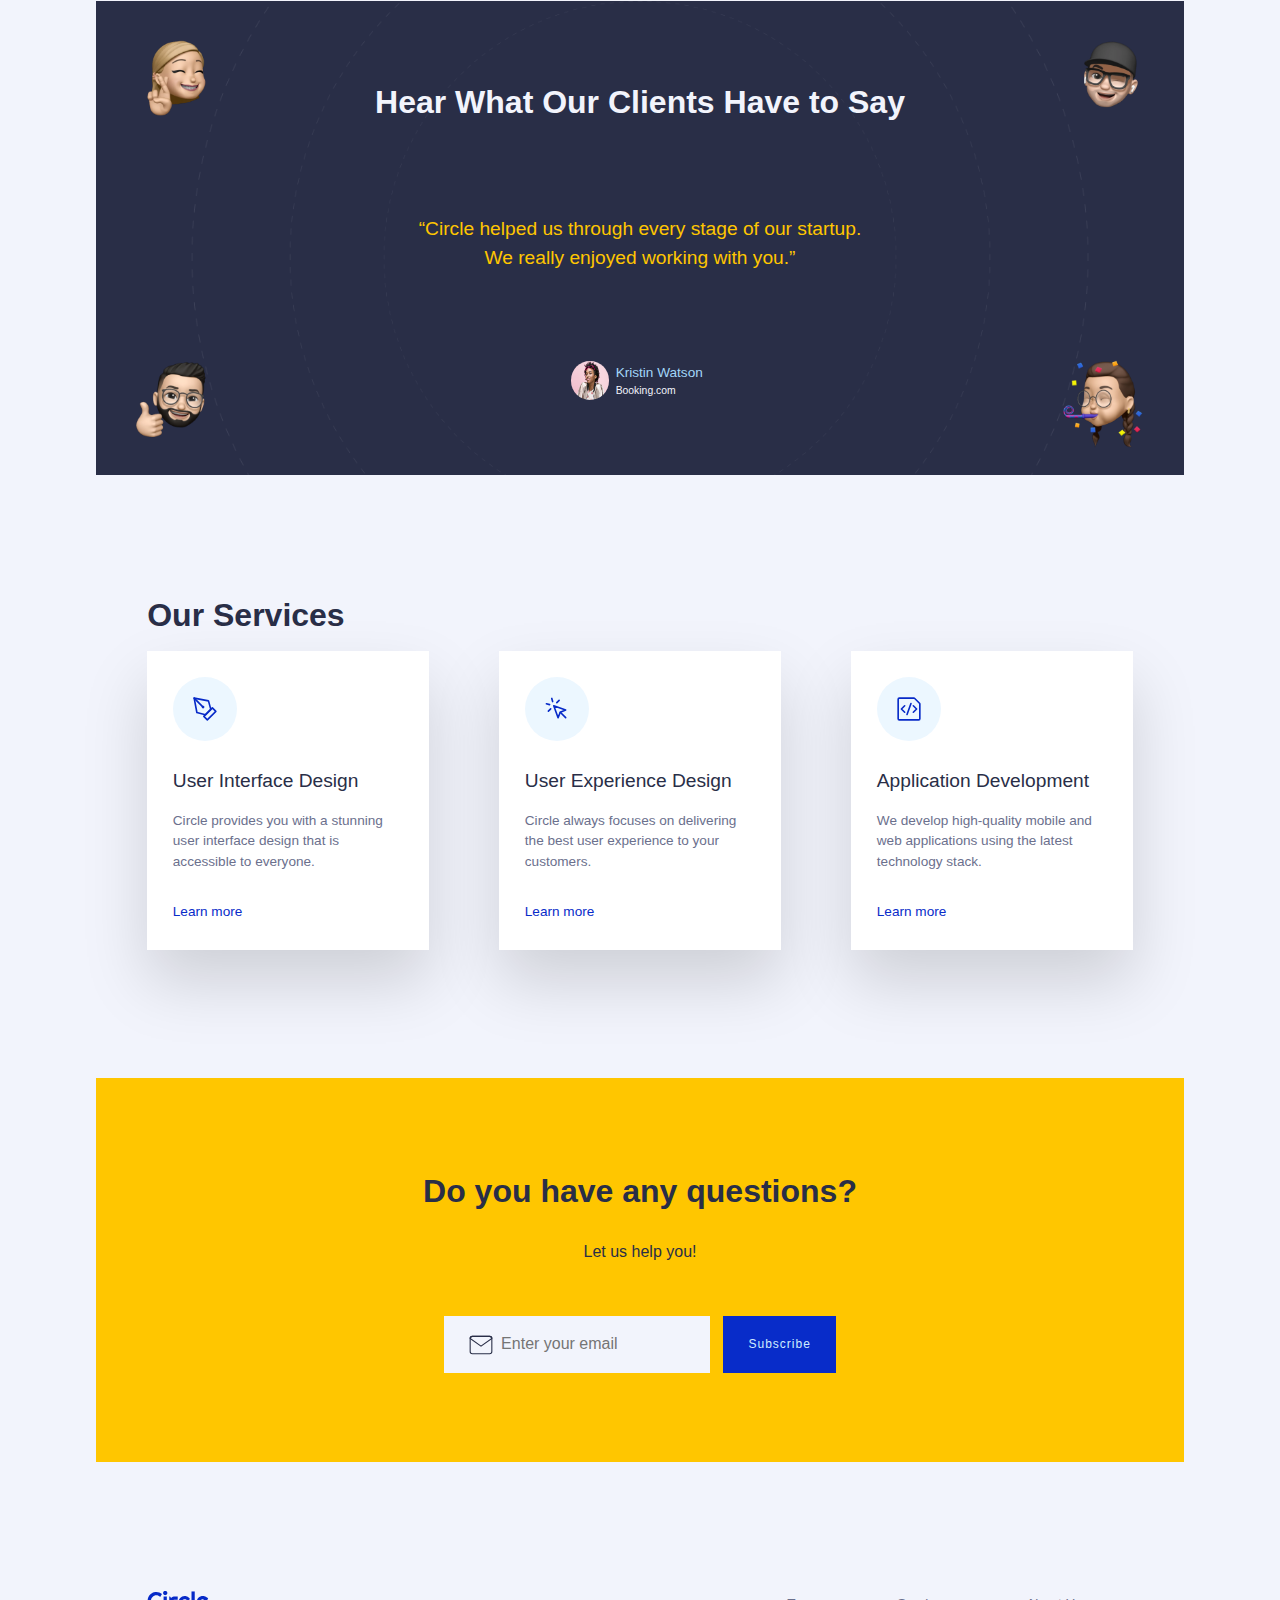
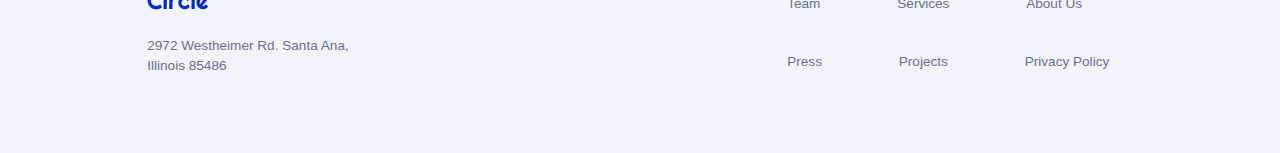
==== commit bcf65b5d: "project page done" ====
--- a/index.html
+++ b/index.html
@@ -5,7 +5,7 @@
     <meta name="viewport" content="width=device-width, initial-scale=1.0" />
     <meta name="description" content="" />
     <link rel="stylesheet" type="text/css" href="css/style.css" />
-    <title>Circle - Empower your business with stunning design!h</title>
+    <title>Circle - Empower your business with stunning design!</title>
   </head>
 
   <body>
@@ -20,12 +20,12 @@
         </div>
         <nav class="primary-nav">
           <ul>
-            <li><a href="#">Home</a></li>
-            <li><a href="#">Projects</a></li>
+            <li><a href="/index.html">Home</a></li>
+            <li><a href="/project.html">Projects</a></li>
             <li><a href="#">Services</a></li>
           </ul>
         </nav>
-        <button class="btn">Contact Us</button>
+        <a class="btn" href="/contact.html">Contact Us</a>
       </div>
     </header>
 
@@ -39,8 +39,8 @@
               develop astonishing websites and mobile apps.
             </p>
             <div class="links-group">
-              <button class="btn">Get in touch</button>
-              <a class="link" href="">See our work</a>
+              <a class="btn" href="/contact.html">Get in touch</a>
+              <a class="link" href="/project.html">See our work</a>
             </div>
           </div>
           <div class="hero-image">
@@ -278,7 +278,7 @@
             <li><a href="">Services</a></li>
             <li><a href="">About Us</a></li>
             <li><a href="">Press</a></li>
-            <li><a href="">Projects</a></li>
+            <li><a href="/project.html">Projects</a></li>
             <li><a href="">Privacy Policy</a></li>
           </ul>
         </nav>
--- a/css/style.css
+++ b/css/style.css
@@ -303,9 +303,8 @@
 
 .grid-container {
   display: grid;
-  width: 77%;
+  width: min(90rem, 77%);
   margin: 0 auto;
-  /* grid-template-columns: repeat(3, minmax(300px, 1fr)); */
   justify-content: space-between;
   align-items: center;
 }
@@ -417,7 +416,7 @@
 }
 
 .testimonial-section .container {
-  width: 90%;
+  width: max(90rem, 85%);
   background: url("../project-assets/");
   background-size: cover;
   padding-block: 4rem;
@@ -440,7 +439,7 @@
 }
 
 .testimonial-section .container {
-  width: 85%;
+  width: min(100rem, 85%);
   background-color: var(--clr-neutral-dark);
   background-image: url("../project-assets/testimonial-section/orbit.png");
   background-size: cover;
@@ -571,7 +570,7 @@
 }
 
 .cta-section .container {
-  width: 85%;
+  width: min(100rem, 85%);
   height: 30rem;
   background-color: var(--clr-secondary);
   padding-block: 1rem;
@@ -703,7 +702,10 @@
 }
 
 @media (max-width: 928px) {
-  .container {
+  .container,
+  .grid-container,
+  .testimonial-section .container,
+  .cta-section .container {
     width: 90%;
   }
 
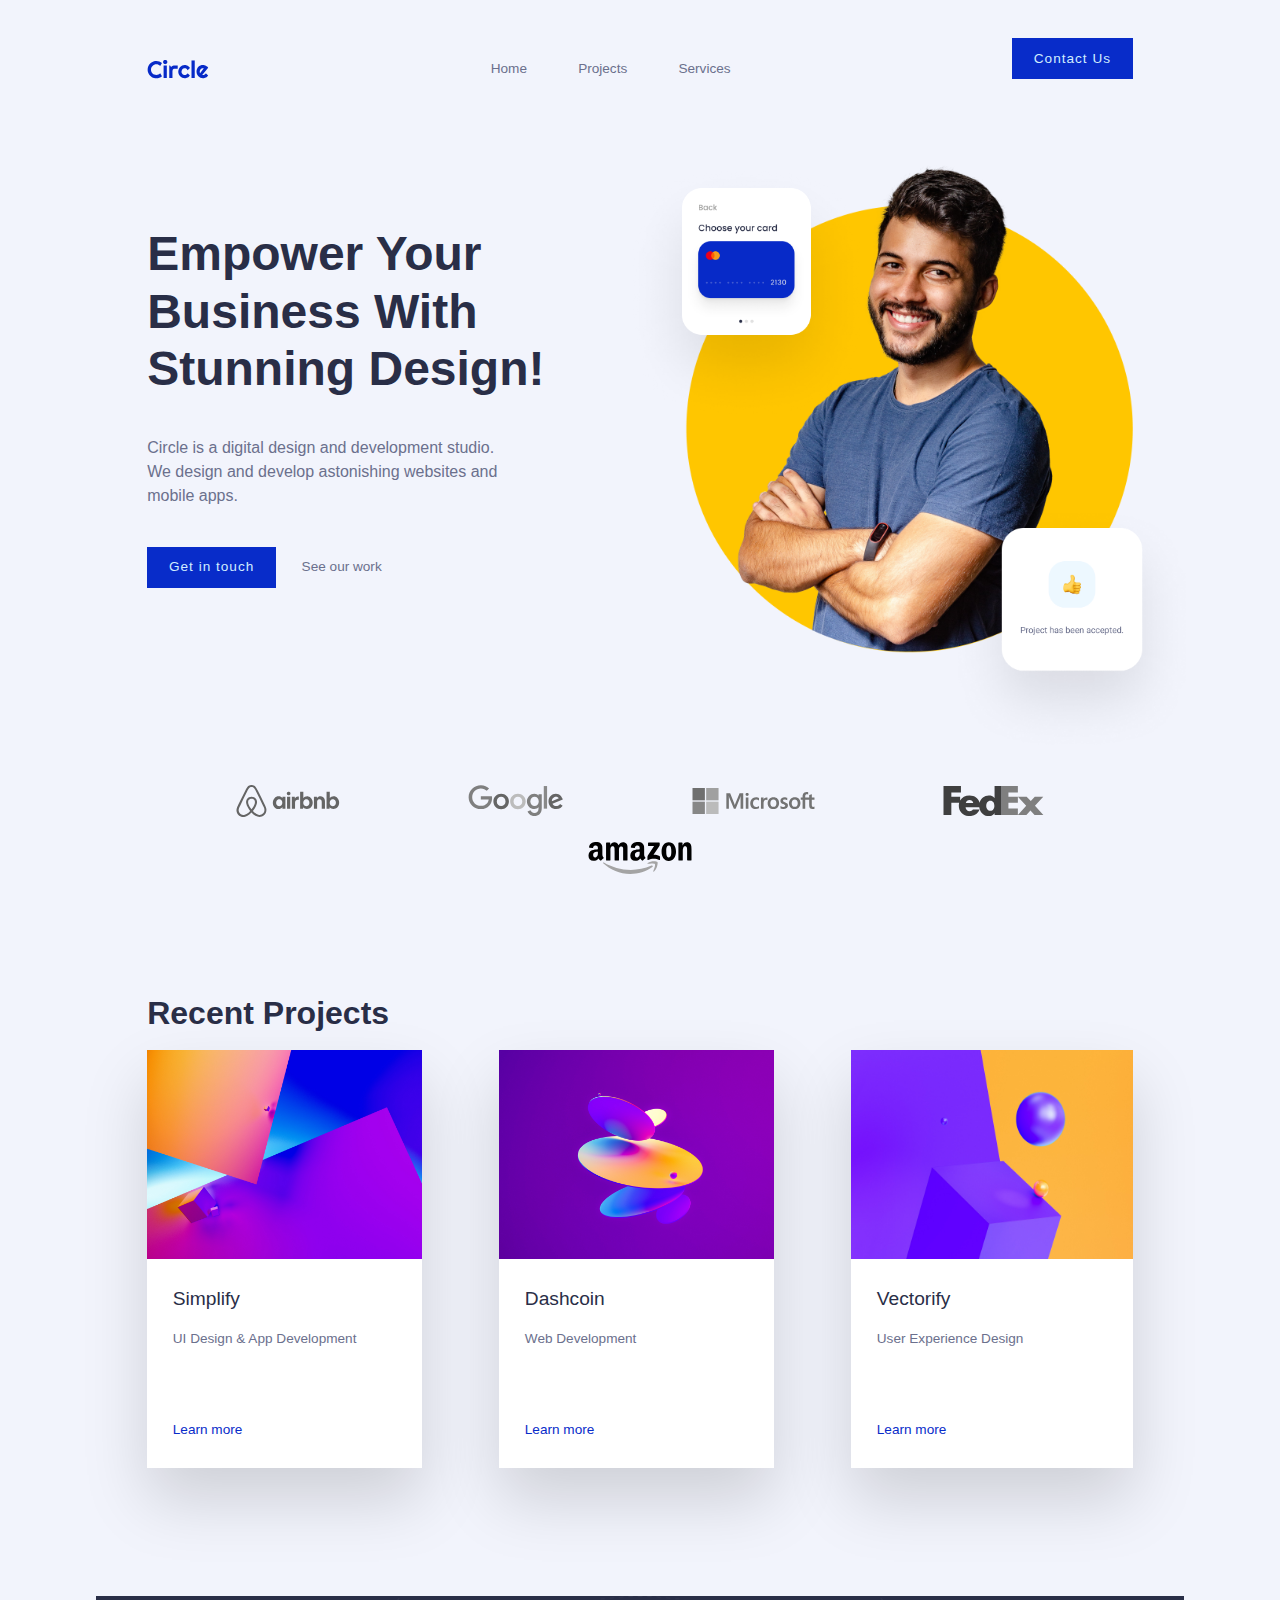
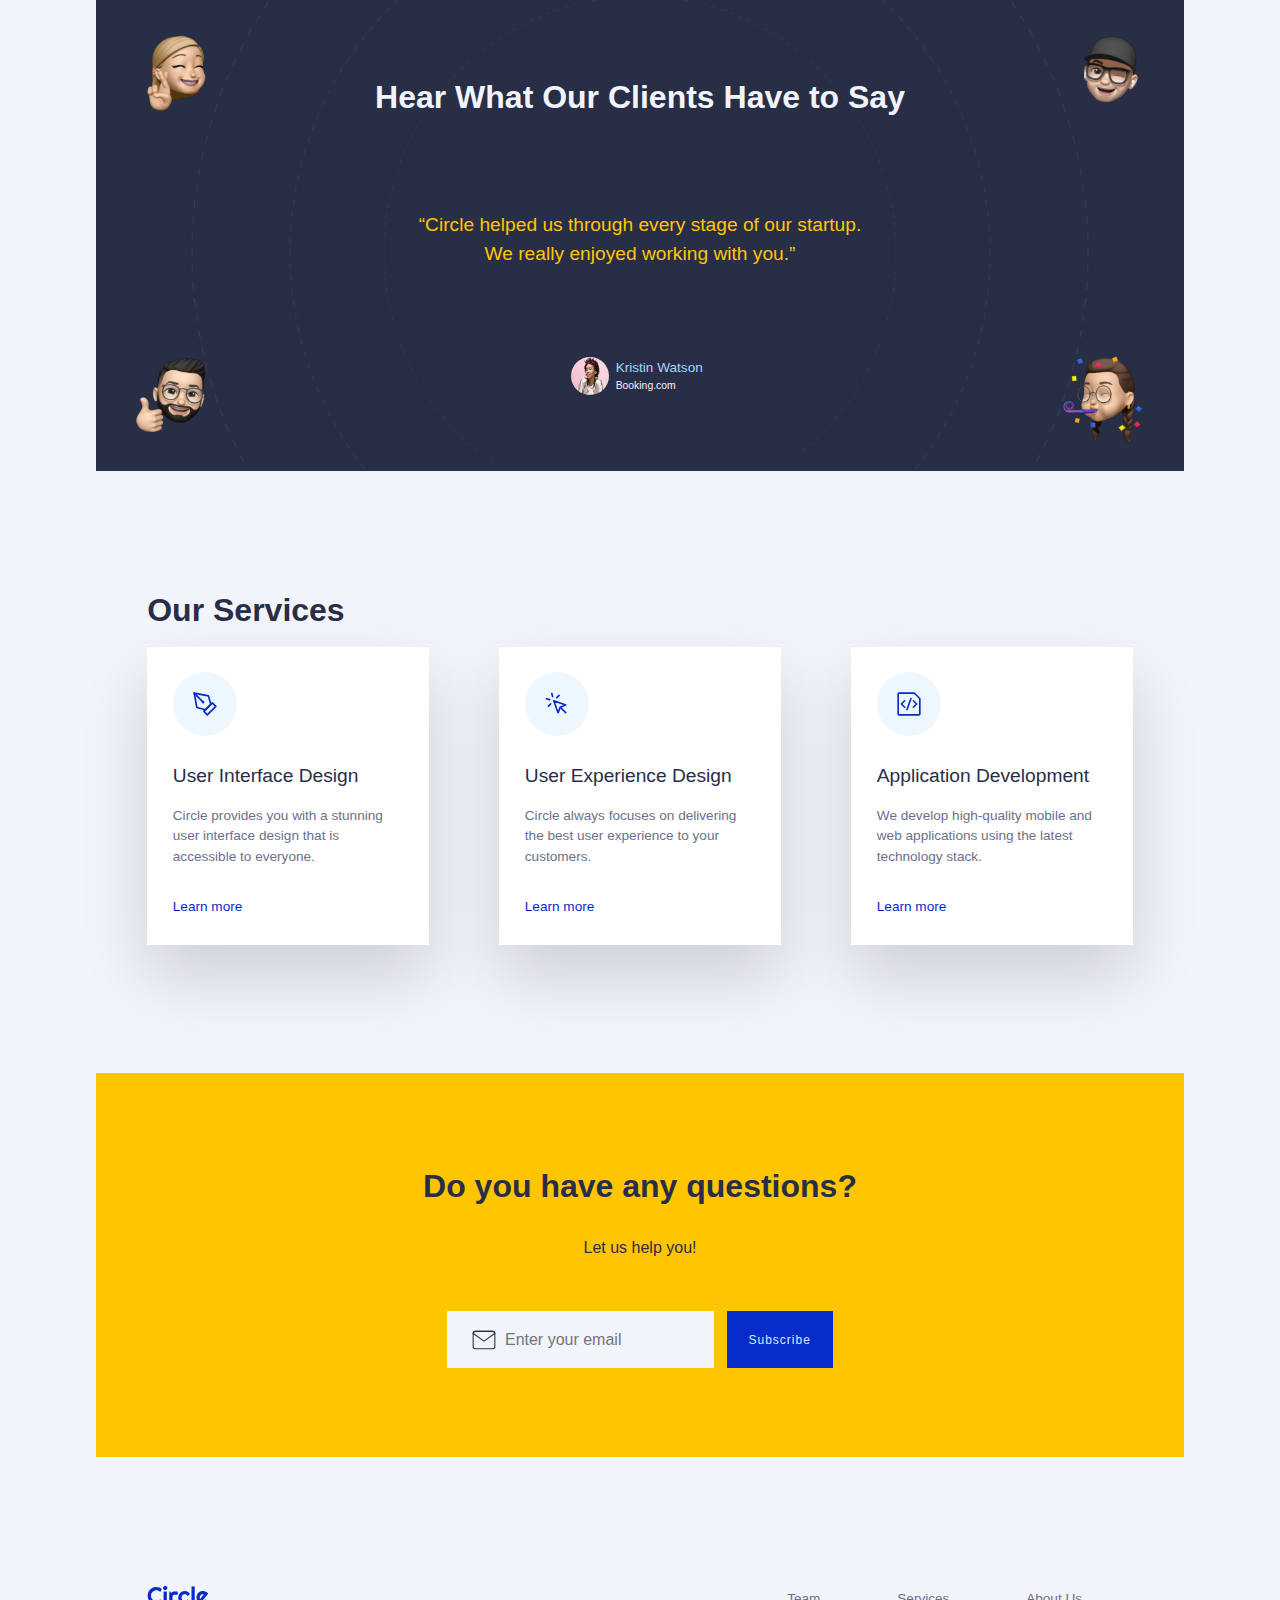
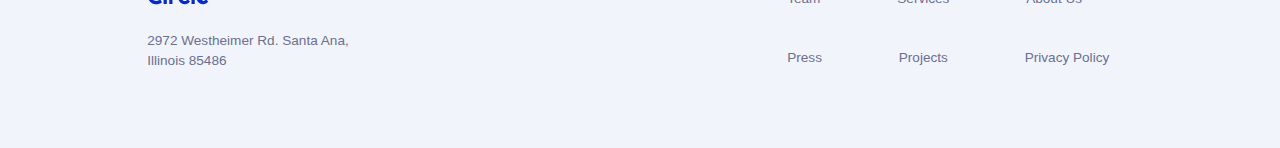
==== commit f3dad0cb: "add some fixes" ====
--- a/index.html
+++ b/index.html
@@ -4,7 +4,7 @@
     <meta charset="UTF-8" />
     <meta name="viewport" content="width=device-width, initial-scale=1.0" />
     <meta name="description" content="" />
-    <link rel="stylesheet" type="text/css" href="css/style.css" />
+    <link rel="stylesheet" type="text/css" href="css/index.css" />
     <title>Circle - Empower your business with stunning design!</title>
   </head>
 
@@ -21,7 +21,7 @@
         <nav class="primary-nav">
           <ul>
             <li><a href="/index.html">Home</a></li>
-            <li><a href="/project.html">Projects</a></li>
+            <li><a id="main-project" href="">Projects</a></li>
             <li><a href="#">Services</a></li>
           </ul>
         </nav>
@@ -107,7 +107,7 @@
             <div class="projects-card__content">
               <h4>Simplify</h4>
               <p>UI Design & App Development</p>
-              <a href="#" class="learn-more-link">Learn more</a>
+              <a id="simplify" href="" class="learn-more-link">Learn more</a>
             </div>
           </article>
           <article class="projects-card">
@@ -119,7 +119,7 @@
             <div class="projects-card__content">
               <h4>Dashcoin</h4>
               <p>Web Development</p>
-              <a href="#" class="learn-more-link">Learn more</a>
+              <a id="dashcoin" href="" class="learn-more-link">Learn more</a>
             </div>
           </article>
           <article class="projects-card">
@@ -131,10 +131,9 @@
             <div class="projects-card__content">
               <h4>Vectorify</h4>
               <p>User Experience Design</p>
-              <a href="#" class="learn-more-link">Learn more</a>
+              <a id="vectorify" href="" class="learn-more-link">Learn more</a>
             </div>
           </article>
-          <!-- </div> -->
         </div>
       </section>
 
@@ -278,7 +277,7 @@
             <li><a href="">Services</a></li>
             <li><a href="">About Us</a></li>
             <li><a href="">Press</a></li>
-            <li><a href="/project.html">Projects</a></li>
+            <li><a id="main-project" href="">Projects</a></li>
             <li><a href="">Privacy Policy</a></li>
           </ul>
         </nav>
--- a/css/index.css
+++ b/css/index.css
@@ -0,0 +1,843 @@
+/*
+  1. Use a more-intuitive box-sizing model.
+*/
+*,
+*::before,
+*::after {
+  box-sizing: border-box;
+}
+/*
+    2. Remove default margin
+  */
+* {
+  margin: 0;
+}
+/*
+    Typographic tweaks!
+    3. Add accessible line-height
+    4. Improve text rendering
+  */
+body {
+  line-height: 1.5;
+  -webkit-font-smoothing: antialiased;
+}
+/*
+    5. Improve media defaults
+  */
+img,
+picture,
+video,
+canvas,
+svg {
+  display: block;
+  max-width: 100%;
+}
+/*
+    6. Remove built-in form typography styles
+  */
+input,
+button,
+textarea,
+select {
+  font: inherit;
+}
+/*
+    7. Avoid text overflows
+  */
+p,
+h1,
+h2,
+h3,
+h4,
+h5,
+h6 {
+  overflow-wrap: break-word;
+}
+/*
+    8. Create a root stacking context
+  */
+#root,
+#__next {
+  isolation: isolate;
+}
+
+a:visited,
+a:active {
+  color: none;
+  background-color: none;
+}
+
+:root {
+  --font-family: "Roboto", sans-serif;
+
+  --fs-100-caption2--13r: 0.8125rem;
+  --fs-200-caption1--15r: 0.9375rem;
+  --fs-300-headline--17rm: 1.0625rem;
+  --fs-400-body--20r: 1.25rem;
+  --fs-500-body-h4--24mb: 1.5rem;
+  --fs-700-h3--40b: 2.5rem;
+  --fs-800-h2--50b: 3.125rem;
+  --fs-900-h1--60b: 3.75rem;
+
+  --fw-regular: 400;
+  --fw-medium: 500;
+  --fw-bold: 700;
+
+  --clr-primary-tapped: #d1edff;
+  --clr-primary-hover: #a2d6f9;
+  --clr-primary-accent: #43d2ff;
+  --clr-primary-default: #082cc9;
+
+  --clr-neutral-lightblue: #ecf7ff;
+  --clr-neutral-light: #f2f4fc;
+  --clr-neutral-medium: #6b708d;
+  --clr-neutral-dark: #292e47;
+
+  --clr-secondary: #ffc600;
+}
+
+html {
+  font-size: 80%;
+}
+
+body {
+  font-family: var(--font-family);
+  color: var(--clr-neutral-medium);
+  background-color: var(--clr-neutral-light, #f4f6fc);
+  font-size: var(--fs-400-body--20r);
+  font-weight: var(--fw-regular);
+  line-height: 1.5;
+}
+
+h1 {
+  font-size: var(--fs-900-h1--60b);
+  font-weight: var(--fw-bold);
+}
+
+h2 {
+  font-size: var(--fs-800-h2--50b);
+  font-weight: var(--fw-bold);
+}
+
+h3 {
+  font-size: var(--fs-700-h3--40b);
+  font-weight: var(--fw-bold);
+}
+
+h4 {
+  font-size: var(--fs-500-body-h4--24mb);
+  font-weight: var(--fw-bold);
+}
+
+.container {
+  width: min(90rem, 77%);
+  display: flex;
+  justify-content: center;
+  align-items: center;
+  flex-wrap: wrap;
+  margin: 0 auto;
+}
+
+.split > * + * {
+  margin: 3rem 0 0 0;
+}
+
+.link {
+  text-decoration: none;
+  font-size: var(--fs-300-headline--17rm);
+  font-weight: var(--fw-medium);
+  color: var(--clr-neutral-medium);
+}
+
+.link:hover,
+link:focus {
+  text-decoration: underline;
+}
+
+.learn-more-link {
+  position: absolute;
+  font-weight: var(--fw-regular);
+  color: var(--clr-primary-default);
+  font-size: var(--fs-300-headline--17rm);
+  text-decoration: none;
+  bottom: 1rem;
+}
+
+.learn-more-link:hover {
+  text-decoration: underline;
+}
+
+header > .container {
+  justify-content: space-between;
+  align-items: flex-end;
+}
+
+header .logo {
+  margin-top: 3rem;
+}
+
+.btn {
+  color: var(--clr-primary-tapped);
+  background-color: var(--clr-primary-default);
+  text-align: center;
+  font-size: var(--fs-300-headline--17rm);
+  padding: 0.8rem 1.7rem;
+  font-weight: var(--fw-medium);
+  border: none;
+  text-decoration: none;
+  letter-spacing: 1px;
+  flex-shrink: 0;
+  cursor: pointer;
+  transition: background-color 0.5s ease;
+}
+
+.btn:hover {
+  background-color: hsla(229, 92%, 25%);
+}
+
+.primary-nav {
+  display: flex;
+  justify-content: center;
+  align-items: center;
+  flex-wrap: wrap;
+  font-size: var(--fs-300-headline--17rm);
+  font-weight: var(--fw-medium);
+}
+
+.primary-nav ul {
+  display: flex;
+  list-style: none;
+  padding: 0;
+  gap: 4rem;
+}
+.primary-nav li {
+  position: relative;
+  cursor: pointer;
+}
+.primary-nav a {
+  text-decoration: none;
+  color: var(--clr-neutral-medium);
+}
+
+.primary-nav a:hover {
+  color: var(--clr-primary-default);
+}
+
+.primary-nav li:hover {
+  text-shadow: 1px 0px 0px var(--clr-primary-default);
+}
+
+.primary-nav li::before {
+  content: "";
+  position: absolute;
+  left: 0;
+  right: 0;
+  bottom: -1px;
+  height: 3px;
+  background-color: var(--clr-primary-default);
+  border-radius: 3px;
+  transform: scaleX(0);
+  transition: transform 0.3s;
+}
+
+.primary-nav li:hover::before {
+  transform: scaleX(1);
+}
+
+.hero-section {
+  display: flex;
+  justify-content: center;
+  align-items: center;
+  margin-block: 6rem;
+}
+
+.hero-content {
+  flex: 1;
+  width: 50%;
+  color: var(--clr-neutral-dark);
+}
+
+.hero-content h1 {
+  line-height: 1.2;
+  width: 16ch;
+  font-size: clamp(2rem, 4vw, var(--fs-900-h1--60b));
+}
+
+.hero-content p {
+  width: clamp(32ch, 45vw - 12ch, 42ch);
+  color: var(--clr-neutral-medium);
+}
+
+.links-group {
+  display: flex;
+  align-items: center;
+  gap: 2rem;
+}
+
+.hero-image {
+  width: 50rem;
+  height: auto;
+  position: relative;
+}
+
+.card {
+  position: absolute;
+  width: 26rem;
+  height: auto;
+}
+
+.hero-card1 {
+  top: 0;
+  left: -15%;
+}
+
+.hero-card2 {
+  bottom: -15%;
+  right: -10%;
+}
+
+.client-section {
+  display: flex;
+  justify-content: center;
+  align-items: baseline;
+  padding-block: 4rem;
+}
+
+.client-section .container {
+  column-gap: 10rem;
+  row-gap: 2rem;
+  justify-content: center;
+}
+
+.client-img {
+  filter: grayscale(1);
+}
+
+.grid-container {
+  display: grid;
+  width: min(90rem, 77%);
+  margin: 0 auto;
+  justify-content: space-between;
+  align-items: center;
+}
+
+.grid-container h3 {
+  grid-column: 3 span;
+}
+
+.grid-container article {
+  width: 100%;
+  margin-block-end: 2rem;
+}
+
+@media screen and (max-width: 1150px) {
+  .grid-container h3 {
+    grid-column: 2 span;
+  }
+}
+
+@media screen and (max-width: 768px) {
+  .grid-container {
+    justify-content: center;
+  }
+
+  .grid-container h3 {
+    grid-column: 1;
+  }
+}
+
+.grid-container h3 {
+  color: var(--clr-neutral-dark);
+  margin-block: 1rem;
+}
+
+.projects-section {
+  margin-block: 4rem;
+}
+
+.projects-card h4 {
+  font-size: var(--fs-500-body-h4--24mb);
+  color: var(--clr-neutral-dark);
+  font-weight: var(--fw-medium);
+}
+
+.projects-card p {
+  font-size: var(--fs-300-headline--17rm);
+  color: var(--clr-neutral-medium);
+}
+
+.projects-card__img {
+  width: 100%;
+  height: auto;
+  object-fit: fill;
+}
+
+.projects-card__content > h4 {
+  font-weight: var(--fw-medium);
+  font-size: var(--fs-500-body-h4--24mb);
+  color: var(--clr-neutral-dark);
+}
+
+.projects-card__content > p {
+  font-weight: var(--fw-medium);
+  font-size: var(--fs-300-headline--17rm);
+  color: var(--clr-neutral-medium);
+}
+
+.projects-card__content > * {
+  padding-bottom: 1.2rem;
+}
+
+.projects-card__content {
+  position: relative;
+}
+
+.projects-card__content {
+  padding: 2rem;
+}
+
+.projects-card__content {
+  padding: 2rem;
+}
+
+.projects-card__img:last-of-type {
+  height: 16.335rem;
+}
+
+.projects-card {
+  background-color: white;
+  box-shadow: 0px 2.5rem 4.8rem 0px rgba(0, 0, 0, 0.15);
+  max-width: 22rem;
+}
+
+.projects-card__content {
+  height: 16.335rem;
+}
+
+.testimonial-section {
+  padding-block: 4rem;
+}
+
+.testimonial-section .container {
+  width: max(90rem, 85%);
+  background: url("../project-assets/");
+  background-size: cover;
+  padding-block: 4rem;
+}
+
+.testimonial-content h3 {
+  color: var(--clr-neutral-light);
+  font-weight: var(--fw-bold);
+  font-size: clamp(1.2rem, 7vw, var(--fs-700-h3--40b));
+  text-align: center;
+  padding: 2rem 1rem;
+}
+
+.testimonial-accent {
+  color: var(--clr-secondary);
+  font-size: clamp(0.8rem, 5vw, var(--fs-500-body-h4--24mb));
+  font-weight: var(--fw-medium);
+  text-align: center;
+  padding: 2rem 1rem;
+}
+
+.testimonial-section .container {
+  width: min(100rem, 85%);
+  background-color: var(--clr-neutral-dark);
+  background-image: url("../project-assets/testimonial-section/orbit.png");
+  background-size: cover;
+  background-repeat: no-repeat;
+  position: relative;
+}
+
+.client-card {
+  text-align: center;
+  display: flex;
+  justify-content: center;
+  align-items: center;
+}
+
+.client-card img {
+  width: 3rem;
+  height: 3rem;
+  border-radius: 50%;
+}
+
+.client-card-info {
+  padding: 2rem 0.5rem;
+}
+
+.client-card-title {
+  color: var(--clr-primary-hover);
+  font-size: var(--fs-300-headline--17rm);
+  font-weight: var(--fw-regular);
+  text-align: left;
+}
+
+.client-card-subtitle {
+  color: var(--clr-neutral-light);
+  font-size: var(--fs-100-caption2--13r);
+  font-weight: var(--fw-regular);
+  text-align: left;
+}
+
+.emojis {
+  position: absolute;
+  width: 8rem;
+  aspect-ratio: 1;
+}
+
+.emoji-1 {
+  top: 2rem;
+  left: 2rem;
+}
+
+.emoji-2 {
+  top: 2rem;
+  right: 2rem;
+}
+
+.emoji-3 {
+  bottom: 2rem;
+  left: 2rem;
+}
+
+.emoji-4 {
+  bottom: 2rem;
+  right: 2rem;
+}
+
+.services-section {
+  margin-block: 4rem;
+}
+
+.services-card h4 {
+  font-size: var(--fs-500-body-h4--24mb);
+  color: var(--clr-neutral-dark);
+  font-weight: var(--fw-medium);
+}
+
+.services-card p {
+  font-size: var(--fs-300-headline--17rm);
+  color: var(--clr-neutral-medium);
+}
+
+.services-card__bg {
+  width: 5rem;
+  margin: 2rem 2rem 0 2rem;
+  border-radius: 50%;
+  background-color: var(--clr-neutral-lightblue);
+  padding: 1.5rem;
+}
+
+.services-card__content > h4 {
+  font-weight: var(--fw-medium);
+  font-size: var(--fs-500-body-h4--24mb);
+  color: var(--clr-neutral-dark);
+}
+
+.services-card__content > p {
+  font-weight: var(--fw-medium);
+  font-size: var(--fs-300-headline--17rm);
+  color: var(--clr-neutral-medium);
+}
+
+.services-card__content > * {
+  padding-bottom: 1.2rem;
+}
+
+.services-card__content {
+  position: relative;
+}
+
+.services-card__content {
+  padding: 2rem;
+}
+
+.services-card__content {
+  padding: 2rem;
+}
+
+.services-card {
+  background-color: white;
+  box-shadow: 0px 2.5rem 4.8rem 0px rgba(0, 0, 0, 0.15);
+  max-width: 22rem;
+}
+
+.services-card__content {
+  height: 16.335rem;
+}
+
+.cta-section {
+  padding-block: 4rem;
+}
+
+.cta-section .container {
+  width: min(100rem, 85%);
+  height: 30rem;
+  background-color: var(--clr-secondary);
+  padding-block: 1rem;
+  flex-direction: column;
+}
+
+.cta-section h3 {
+  color: var(--clr-neutral-dark);
+  font-weight: var(--fw-bold);
+  font-size: clamp(1rem, 5vw, var(--fs-700-h3--40b));
+  text-align: center;
+  padding: 2rem 1rem;
+}
+
+.cta-section p {
+  color: var(--clr-neutral-dark);
+  font-size: clamp(0.8rem, 4vw, var(--fs-400-body--20r));
+  font-weight: var(--fw-regular);
+  text-align: center;
+  padding: 0 1rem 2rem;
+}
+
+.email-field {
+  display: flex;
+  padding: 2rem 1rem;
+  justify-content: center;
+  align-items: center;
+  gap: 1rem;
+}
+
+input#email {
+  height: 4.5rem;
+  background: url(../project-assets/newsletter/icon/mail.svg) no-repeat scroll;
+  padding-left: 4.5rem;
+  background-position: 10% 50%;
+  background-size: 2rem;
+  background-color: var(--clr-neutral-light);
+  border: none;
+  resize: vertical;
+}
+
+.btn.subscribe {
+  height: 4.5rem;
+  font-size: var(--fs-200-caption1--15r);
+}
+
+footer {
+  margin-block: 6rem;
+}
+
+footer .container {
+  justify-content: space-between;
+  row-gap: 3rem;
+}
+
+footer .logo img {
+  margin-block-end: 2rem;
+}
+
+.logo p {
+  color: var(--clr-neutral-medium);
+  font-size: var(--fs-300-headline--17rm);
+  font-weight: var(--fw-regular);
+}
+
+.secondary-nav {
+  display: flex;
+  justify-content: center;
+  align-items: center;
+  font-size: var(--fs-300-headline--17rm);
+  font-weight: var(--fw-regular);
+  width: 27rem;
+}
+
+.secondary-nav ul {
+  display: flex;
+  flex-wrap: wrap;
+  list-style: none;
+  padding: 0;
+  column-gap: 6rem;
+  row-gap: 3rem;
+}
+.secondary-nav li {
+  position: relative;
+  cursor: pointer;
+}
+.secondary-nav a {
+  text-decoration: none;
+  color: var(--clr-neutral-medium);
+}
+
+.secondary-nav a:hover {
+  text-decoration: underline;
+}
+
+@media (max-width: 1390px) {
+  .hero-image {
+    width: 35rem;
+  }
+
+  .hero-card2 {
+    bottom: -20%;
+    right: -15%;
+  }
+
+  .card {
+    width: 20rem;
+  }
+}
+
+@media (max-width: 1137px) {
+  .hero-image {
+    width: 30rem;
+  }
+
+  .hero-card1 {
+    top: 5%;
+    left: -10%;
+  }
+
+  .hero-card2 {
+    bottom: -15%;
+    right: -10%;
+  }
+
+  .card {
+    width: 15rem;
+  }
+}
+
+@media (max-width: 928px) {
+  .container,
+  .grid-container,
+  .testimonial-section .container,
+  .cta-section .container {
+    width: 90%;
+  }
+
+  .emojis {
+    display: none;
+  }
+}
+
+@media (max-width: 743px) {
+  .card {
+    display: none;
+  }
+
+  .hero-section {
+    margin-block: 2rem;
+  }
+
+  .hero-content {
+    width: 100%;
+  }
+
+  .hero-content h1 {
+    width: 100%;
+    text-align: center;
+    text-wrap: balance;
+  }
+
+  .hero-content p {
+    width: 100%;
+    text-align: center;
+    text-wrap: balance;
+  }
+
+  .hero-image {
+    width: 80%;
+  }
+
+  .links-group {
+    display: flex;
+    align-items: center;
+    justify-content: center;
+    gap: 2rem;
+    margin-bottom: 2.5rem;
+  }
+
+  .client-section {
+    margin-block: 2rem;
+  }
+
+  .projects-section {
+    margin-block: 2rem;
+  }
+
+  .testimonial-section .container {
+    padding-block: 2rem;
+  }
+
+  .testimonial-section .split > * + * {
+    padding: 1rem 1rem 0 1rem;
+  }
+
+  .client-card {
+    padding: 1rem;
+  }
+
+  .testimonial-content h3 {
+    padding: 1rem;
+  }
+
+  .testimonial-accent {
+    padding: 1rem;
+  }
+
+  .cta-section .container {
+    padding-block: 1rem;
+    height: 15rem;
+  }
+
+  input#email {
+    height: 2rem;
+    font-size: var(--fs-100-caption2--13r);
+    background-size: 1rem;
+    padding-left: 2.5rem;
+  }
+
+  .btn.subscribe {
+    height: 2rem;
+    font-size: var(--fs-100-caption2--13r);
+    padding: 0.5rem;
+  }
+
+  .cta-section h3 {
+    padding-block: 0.5rem;
+  }
+
+  .cta-section p {
+    padding-block: 0.5rem;
+  }
+
+  .email-field {
+    padding-block: 0.5rem;
+  }
+}
+
+@media (max-width: 550px) {
+  .client-section {
+    padding-block: 2rem;
+  }
+  .client-img {
+    width: max(5rem, 15vw);
+  }
+  .client-section .container {
+    column-gap: 3.5rem;
+    row-gap: 1.5rem;
+  }
+}
+
+@media (max-width: 350px) {
+  .services-card__bg {
+    margin: 0.5rem 0.5rem 0 0.5rem;
+  }
+  .services-card__content {
+    padding: 0.5rem;
+  }
+
+  .email-field {
+    display: flex;
+    justify-content: center;
+    align-items: center;
+    flex-direction: column;
+  }
+}
